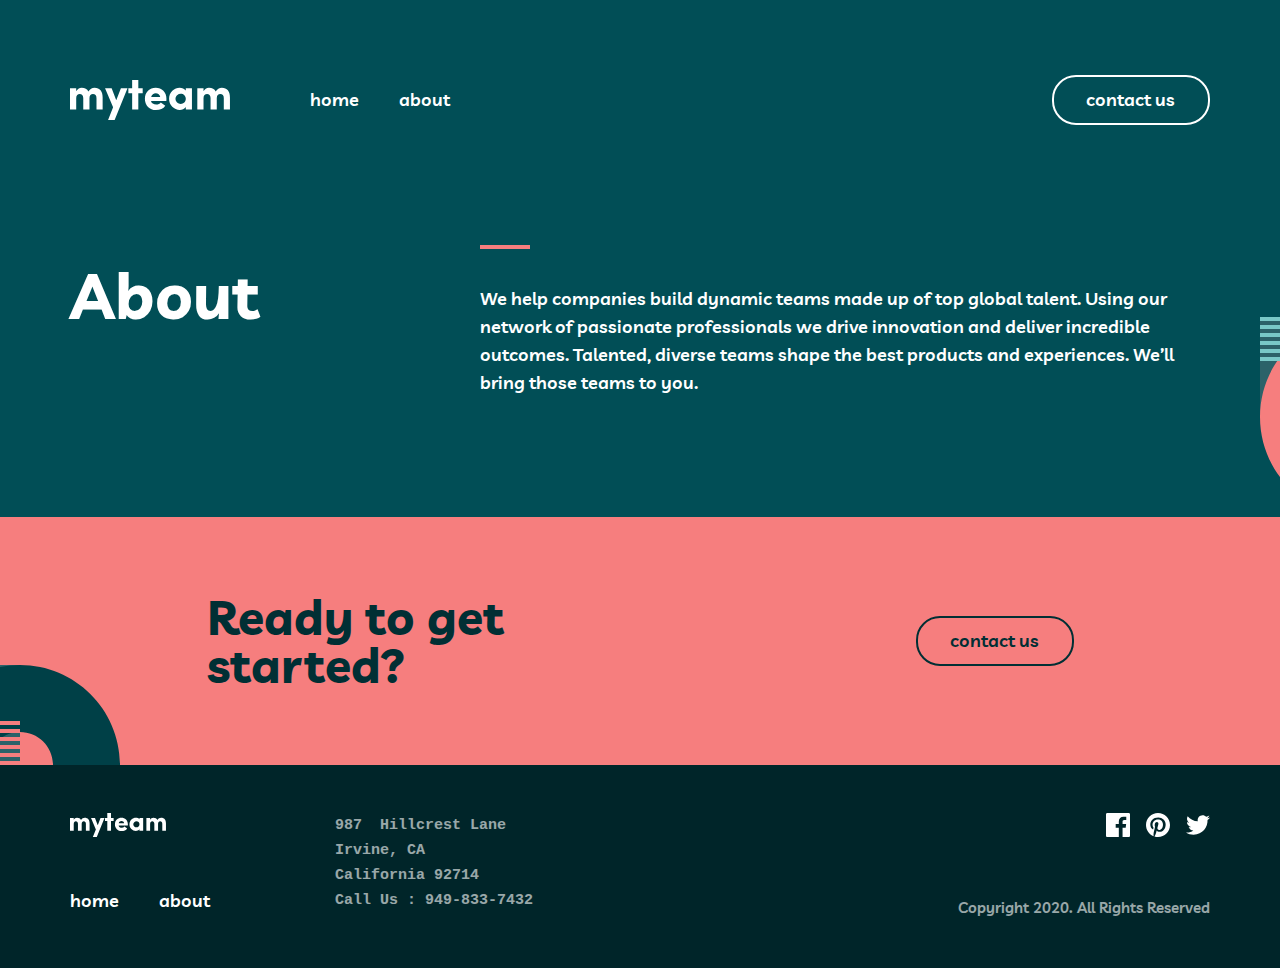
==== about.html @ a91e6fa2 "about hero finished" ====
<!DOCTYPE html>
<html lang="en">

<head>
    <meta charset="UTF-8">
    <meta http-equiv="X-UA-Compatible" content="IE=edge">
    <meta name="viewport" content="width=device-width, initial-scale=1.0">
    <title>About</title>
    <link rel="stylesheet" href="css/main.css">
</head>

<body>
    <header class="site-header">
        <div class="container site-header__container">
            <a class="logo site-header__logo" href="index.html">
                <img class="logo__img" src="images/myteam-logo.svg" alt="logo img" width="160" height="40">
            </a>
            <button class="site-header__menu-toggler"></button>
            <nav class="sitenav site-header__sitenav">
                <ul class="sitenav__list">
                    <li class="sitenav__item"><a class="sitenav__link" href="#">home</a></li>
                    <li class="sitenav__item"><a class="sitenav__link" href="#">about</a></li>
                </ul>
                <a class="sitenav__btn btn" href="#">contact us</a>
            </nav>
        </div>
    </header>
    <main class="site-main">

        <section class="about-hero">
            <div class="container about-hero__container">
                <h1 class="about-hero__title">
                    About
                </h1>
                <p class="about-hero__text">
                    We help companies build dynamic teams made up of top global talent. Using our network
                     of passionate professionals we drive innovation and deliver incredible outcomes. 
                    Talented, diverse teams shape the best products and experiences. We’ll bring those teams to you.
                </p>
            </div>
        </section>
        
        <section class="ready">
            <div class="container ready__container">
                 <h2 class="ready__title">
                    Ready to get started?
                 </h2>
                 <a href="#" class="ready__btn btn">contact us</a>
            </div>
        </section>
    </main>

    <footer class="site-footer">
        <div class="container site-footer__container">
            <div class="site-footer__left">
                <div class="site-footer__left-wrap">
                    <a class="logo site-footer__logo" href="index.html"><img class="logo__img"
                            src="images/logo-img-footer.svg" alt="logo img" width="96" height="24"></a>
                    <div class="site-footer__menu">
                        <a class="site-footer__link" href="#">home</a>
                        <a class="site-footer__link" href="#">about</a>
                    </div>
                </div>
                <address class="site-footer__address" ><pre>987  Hillcrest Lane
Irvine, CA
California 92714
Call Us : 949-833-7432</pre></address>
            </div>
            <div class="site-footer__right">
                <ul class="site-footer__social">
                    <li class="site-footer__social-item">
                        <a class="site-footer__social-link" href="https://www.facebook.com/facebook/">
                            <svg class=".site-footer__social-img" width="24" height="24" viewBox="0 0 24 24" fill="none" xmlns="http://www.w3.org/2000/svg">
                                <path d="M22.675 0H1.325C0.593 0 0 0.593 0 1.325V22.676C0 23.407 0.593 24 1.325 24H12.82V14.706H9.692V11.084H12.82V8.413C12.82 5.313 14.713 3.625 17.479 3.625C18.804 3.625 19.942 3.724 20.274 3.768V7.008L18.356 7.009C16.852 7.009 16.561 7.724 16.561 8.772V11.085H20.148L19.681 14.707H16.561V24H22.677C23.407 24 24 23.407 24 22.675V1.325C24 0.593 23.407 0 22.675 0Z" fill="white"/>
                            </svg>
                        </a>
                    </li>
                    <li class="site-footer__social-item">
                        <a class="site-footer__social-link" href="https://www.pinterest.com/">
                            <svg class=".site-footer__social-img" width="24" height="24" viewBox="0 0 24 24" fill="none" xmlns="http://www.w3.org/2000/svg">
                                <path id="pinterest-icon" d="M12 0C5.373 0 0 5.372 0 12C0 17.084 3.163 21.426 7.627 23.174C7.522 22.225 7.427 20.769 7.669 19.733C7.887 18.796 9.076 13.768 9.076 13.768C9.076 13.768 8.717 13.049 8.717 11.986C8.717 10.318 9.684 9.072 10.888 9.072C11.911 9.072 12.406 9.841 12.406 10.762C12.406 11.791 11.751 13.33 11.412 14.757C11.129 15.951 12.011 16.926 13.189 16.926C15.322 16.926 16.961 14.677 16.961 11.431C16.961 8.558 14.897 6.549 11.949 6.549C8.535 6.549 6.531 9.11 6.531 11.756C6.531 12.787 6.928 13.894 7.424 14.494C7.522 14.613 7.536 14.718 7.507 14.839L7.174 16.199C7.121 16.419 7 16.466 6.772 16.36C5.273 15.662 4.336 13.471 4.336 11.711C4.336 7.926 7.086 4.449 12.265 4.449C16.428 4.449 19.663 7.416 19.663 11.38C19.663 15.516 17.056 18.844 13.436 18.844C12.22 18.844 11.077 18.213 10.686 17.466L9.938 20.319C9.667 21.362 8.936 22.669 8.446 23.465C9.57 23.812 10.763 24 12 24C18.627 24 24 18.627 24 12C24 5.372 18.627 0 12 0Z" fill="white"/>
                            </svg>
                        </a>
                    </li>
                    <li class="site-footer__social-item">
                        <a class="site-footer__social-link" href="https://twitter.com/">
                            <svg class=".site-footer__social-img" width="24" height="20" viewBox="0 0 24 20" fill="none" xmlns="http://www.w3.org/2000/svg">
                                <path id="twitter-icon" d="M24 2.55699C23.117 2.94899 22.168 3.21299 21.172 3.33199C22.189 2.72299 22.97 1.75799 23.337 0.607986C22.386 1.17199 21.332 1.58199 20.21 1.80299C19.313 0.845986 18.032 0.247986 16.616 0.247986C13.437 0.247986 11.101 3.21399 11.819 6.29299C7.728 6.08799 4.1 4.12799 1.671 1.14899C0.381 3.36199 1.002 6.25699 3.194 7.72299C2.388 7.69699 1.628 7.47599 0.965 7.10699C0.911 9.38799 2.546 11.522 4.914 11.997C4.221 12.185 3.462 12.229 2.69 12.081C3.316 14.037 5.134 15.46 7.29 15.5C5.22 17.123 2.612 17.848 0 17.54C2.179 18.937 4.768 19.752 7.548 19.752C16.69 19.752 21.855 12.031 21.543 5.10599C22.505 4.41099 23.34 3.54399 24 2.55699Z" fill="white"/>
                            </svg>
                        </a>
                    </li>
                </ul>
                <p class="site-footer__about">
                    Copyright 2020. All Rights Reserved
                </p>
            </div>
        </div>

    </footer>

    <script src="js/script.js"></script>
</body>

</html>
---- css/main.css ----
/*! normalize.css v8.0.1 | MIT License | github.com/necolas/normalize.css */
html {
  line-height: 1.15;
  -webkit-text-size-adjust: 100%;
}

body {
  margin: 0;
}

main {
  display: block;
}

h1 {
  font-size: 2em;
  margin: .67em 0;
}

hr {
  -webkit-box-sizing: content-box;
          box-sizing: content-box;
  height: 0;
  overflow: visible;
}

pre {
  font-family: monospace,monospace;
  font-size: 1em;
}

a {
  background-color: transparent;
}

abbr[title] {
  border-bottom: none;
  text-decoration: underline;
  -webkit-text-decoration: underline dotted;
          text-decoration: underline dotted;
}

b, strong {
  font-weight: bolder;
}

code, kbd, samp {
  font-family: monospace,monospace;
  font-size: 1em;
}

small {
  font-size: 80%;
}

sub, sup {
  font-size: 75%;
  line-height: 0;
  position: relative;
  vertical-align: baseline;
}

sub {
  bottom: -.25em;
}

sup {
  top: -.5em;
}

img {
  border-style: none;
}

button, input, optgroup, select, textarea {
  font-family: inherit;
  font-size: 100%;
  line-height: 1.15;
  margin: 0;
}

button, input {
  overflow: visible;
}

button, select {
  text-transform: none;
}

[type=button], [type=reset], [type=submit], button {
  -webkit-appearance: button;
}

[type=button]::-moz-focus-inner, [type=reset]::-moz-focus-inner, [type=submit]::-moz-focus-inner, button::-moz-focus-inner {
  border-style: none;
  padding: 0;
}

[type=button]:-moz-focusring, [type=reset]:-moz-focusring, [type=submit]:-moz-focusring, button:-moz-focusring {
  outline: 1px dotted ButtonText;
}

fieldset {
  padding: .35em .75em .625em;
}

legend {
  -webkit-box-sizing: border-box;
          box-sizing: border-box;
  color: inherit;
  display: table;
  max-width: 100%;
  padding: 0;
  white-space: normal;
}

progress {
  vertical-align: baseline;
}

textarea {
  overflow: auto;
}

[type=checkbox], [type=radio] {
  -webkit-box-sizing: border-box;
          box-sizing: border-box;
  padding: 0;
}

[type=number]::-webkit-inner-spin-button, [type=number]::-webkit-outer-spin-button {
  height: auto;
}

[type=search] {
  -webkit-appearance: textfield;
  outline-offset: -2px;
}

[type=search]::-webkit-search-decoration {
  -webkit-appearance: none;
}

::-webkit-file-upload-button {
  -webkit-appearance: button;
  font: inherit;
}

details {
  display: block;
}

summary {
  display: list-item;
}

template {
  display: none;
}

[hidden] {
  display: none;
}

@font-face {
  font-family: "Livvic";
  src: url("../fonts/Livvic-Bold.woff2") format("woff2"), url("../fonts/Livvic-Bold.woff") format("woff");
  font-weight: bold;
  font-style: normal;
  font-display: swap;
}

@font-face {
  font-family: "Livvic";
  src: url("../fonts/Livvic-SemiBold.woff2") format("woff2"), url("../fonts/Livvic-SemiBold.woff") format("woff");
  font-weight: 600;
  font-style: normal;
  font-display: swap;
}

html {
  -webkit-box-sizing: border-box;
          box-sizing: border-box;
  height: 100%;
  scroll-behavior: smooth;
}

*,
*::before,
*::after {
  -webkit-box-sizing: inherit;
          box-sizing: inherit;
}

body {
  margin: 0;
  padding: 0;
  display: -webkit-box;
  display: -ms-flexbox;
  display: flex;
  -webkit-box-orient: vertical;
  -webkit-box-direction: normal;
      -ms-flex-direction: column;
          flex-direction: column;
  height: 100%;
  background-color: #004047;
  font-family: "Livvic", "Arial", sans-serif;
  font-weight: 600;
  font-size: 15px;
  line-height: 25px;
  color: #ffffff;
}

img {
  max-width: 100%;
  height: auto;
}

.visually-hidden {
  clip: rect(0 0 0 0);
  -webkit-clip-path: inset(50%);
          clip-path: inset(50%);
  height: 1px;
  overflow: hidden;
  position: absolute;
  white-space: nowrap;
  width: 1px;
}

.container {
  margin-left: auto;
  margin-right: auto;
  padding-left: 25px;
  padding-right: 25px;
  max-width: 1190px;
}

.btn {
  padding: 9px 33px 9px 32px;
  border-radius: 24px;
  font-weight: 600;
  font-size: 18px;
  line-height: 28px;
}

.logo {
  display: block;
}

.logo__img {
  display: block;
}

.site-header {
  background-color: #014E56;
  z-index: 1;
}

.site-header__container {
  position: relative;
  display: -webkit-box;
  display: -ms-flexbox;
  display: flex;
  -webkit-box-align: center;
      -ms-flex-align: center;
          align-items: center;
  padding-top: 75px;
  padding-bottom: 75px;
}

.site-header__logo {
  margin-right: 80px;
}

.site-header__menu-toggler {
  padding: 5px;
  position: absolute;
  top: 75px;
  right: 25px;
  display: none;
  z-index: 99;
  border: none;
  width: 20px;
  height: 17px;
  background-color: transparent;
  background-image: url(../../images/toggler-img.svg);
  background-position: center center;
  background-repeat: no-repeat;
  background-size: 20px 17px;
}

.site-header__open .site-header__menu-toggler {
  background-image: url(../../images/toggler-img-open.svg);
  background-size: 18px 17px;
  width: 18px;
  height: 17px;
}

.site-header__sitenav {
  -webkit-box-flex: 1;
      -ms-flex-positive: 1;
          flex-grow: 1;
}

@media only screen and (max-width: 700px) {
  .site-header__container {
    padding-top: 65px;
    padding-bottom: 65px;
  }
}

@media only screen and (max-width: 500px) {
  .site-header {
    position: fixed;
    width: 100%;
    top: 0;
  }
  .site-header__open .site-header__sitenav {
    display: -webkit-box;
    display: -ms-flexbox;
    display: flex;
  }
  .site-header__menu-toggler {
    display: block;
    top: 70px;
  }
  .site-header__container {
    padding-top: 60px;
    padding-bottom: 60px;
  }
}

@media only screen and (max-width: 375px) {
  .site-header__container {
    padding-top: 48px;
    padding-bottom: 48px;
  }
  .site-header__menu-toggler {
    display: block;
    top: 60px;
  }
}

.sitenav {
  display: -webkit-box;
  display: -ms-flexbox;
  display: flex;
  -webkit-box-align: center;
      -ms-flex-align: center;
          align-items: center;
  -webkit-box-pack: justify;
      -ms-flex-pack: justify;
          justify-content: space-between;
}

.sitenav__list {
  display: -webkit-box;
  display: -ms-flexbox;
  display: flex;
  margin: 0;
  padding: 0;
  list-style-type: none;
  -webkit-box-align: center;
      -ms-flex-align: center;
          align-items: center;
}

.sitenav__item:first-of-type {
  margin-right: 40px;
}

.sitenav__link {
  text-decoration: none;
  color: inherit;
  font-weight: 600;
  font-size: 18px;
  line-height: 28px;
}

.sitenav__btn {
  text-decoration: none;
  color: inherit;
  background-color: transparent;
  border: 2px solid #ffffff;
}

.sitenav__btn:hover {
  background-color: #ffffff;
  color: #002529;
}

@media only screen and (max-width: 700px) {
  .sitenav__list {
    margin-left: auto;
  }
  .sitenav__btn {
    display: none;
  }
}

@media only screen and (max-width: 500px) {
  .sitenav {
    display: none;
    position: absolute;
    top: 0;
    right: 0;
    background-color: #2C6269;
    -webkit-box-align: start;
        -ms-flex-align: start;
            align-items: flex-start;
    width: 65%;
    -webkit-box-orient: vertical;
    -webkit-box-direction: normal;
        -ms-flex-direction: column;
            flex-direction: column;
    -webkit-box-pack: start;
        -ms-flex-pack: start;
            justify-content: flex-start;
    height: 100vh;
    padding-top: 112px;
    padding-left: 48px;
    padding-right: 48px;
    background-image: url(../../images/about-right-bg.svg);
    background-position: calc(100% + 100px) bottom;
    background-repeat: no-repeat;
    background-size: 200px 200px;
  }
  .sitenav__list {
    -webkit-box-orient: vertical;
    -webkit-box-direction: normal;
        -ms-flex-direction: column;
            flex-direction: column;
    -webkit-box-align: start;
        -ms-flex-align: start;
            align-items: flex-start;
    margin-bottom: 36px;
    margin-left: 0;
  }
  .sitenav__item, .sitenav__item:first-of-type {
    margin-right: auto;
  }
  .sitenav__item:first-of-type {
    margin-bottom: 24px;
  }
  .sitenav__btn {
    display: block;
  }
}

@media only screen and (max-width: 400px) {
  .sitenav {
    width: 260px;
  }
}

.site-main {
  -webkit-box-flex: 1;
      -ms-flex-positive: 1;
          flex-grow: 1;
}

@media only screen and (max-width: 500px) {
  .site-main {
    position: relative;
    top: 160px;
  }
}

@media only screen and (max-width: 375px) {
  .site-main {
    top: 136px;
  }
}

.main-hero {
  background-color: #014E56;
  background-image: url(../../images/site-hero-bg-left.svg), url(../../images/main-hero__bg-img.svg);
  background-position: calc(50% - 720px) 55px, calc(50% + 375px) calc(100% + 100px);
  background-repeat: no-repeat;
  background-size: 200px 200px, 358px 200px;
}

.main-hero__container {
  padding-top: 55px;
  padding-bottom: 255px;
  display: -webkit-box;
  display: -ms-flexbox;
  display: flex;
}

.main-hero__title {
  margin: 0;
  padding: 0;
  font-weight: bold;
  font-size: 100px;
  line-height: 100px;
  color: #ffffff;
  max-width: 635px;
  margin-right: auto;
}

.main-hero__title span {
  color: #F67E7E;
}

.main-hero__about {
  margin: 0;
  padding: 0;
  padding-top: 83px;
  width: 445px;
  background-image: url(../../images/main-hero___about-bg-img.svg);
  background-repeat: no-repeat;
  background-position: left top;
  background-size: 50px 4px;
  font-weight: 600;
  font-size: 18px;
  line-height: 28px;
}

@media only screen and (max-width: 900px) {
  .main-hero {
    background-image: url(../../images/site-hero-bg-left.svg), url(../../images/main-hero__bg-img.svg);
    background-position: calc(50% - 720px) 55px, calc(50%) calc(100% + 100px);
    background-repeat: no-repeat;
    background-size: 200px 200px, 358px 200px;
  }
  .main-hero__container {
    -webkit-box-align: center;
        -ms-flex-align: center;
            align-items: center;
    display: -webkit-box;
    display: -ms-flexbox;
    display: flex;
    -webkit-box-orient: vertical;
    -webkit-box-direction: normal;
        -ms-flex-direction: column;
            flex-direction: column;
  }
  .main-hero__title {
    width: 100%;
    margin-left: auto;
    margin-right: auto;
    margin-bottom: 32px;
    font-size: 86px;
    line-height: 80px;
    text-align: center;
  }
  .main-hero__about {
    max-width: 457px;
    text-align: center;
    background-image: none;
    font-size: 15px;
    margin-bottom: 24px;
  }
}

@media only screen and (max-width: 768px) {
  .main-hero__title {
    font-size: 64px;
    line-height: 56px;
  }
  .main-hero__about {
    width: auto;
  }
}

@media only screen and (max-width: 375px) {
  .main-hero__container {
    padding-top: 30px;
    padding-bottom: 200px;
  }
  .main-hero__title {
    font-size: 40px;
    line-height: 40px;
    margin-bottom: 18px;
  }
  .main-hero__about {
    width: auto;
  }
}

.build {
  background-color: #012F34;
  background-image: url(../../images/build-bg.svg);
  background-position: calc(50% + 720px) calc(100%);
  background-repeat: no-repeat;
  background-size: 200px 244px;
}

.build__container {
  padding-top: 140px;
  padding-bottom: 140px;
  display: -webkit-box;
  display: -ms-flexbox;
  display: flex;
}

.build__title {
  margin: 0;
  padding: 0;
  padding-top: 54px;
  max-width: 445px;
  background-image: url(../../images/build-bg-img.svg);
  background-repeat: no-repeat;
  background-position: left top;
  background-size: 50px 4px;
  font-weight: bold;
  font-size: 48px;
  line-height: 48px;
  margin-right: auto;
}

.build__list {
  margin: 0;
  padding: 0;
  list-style-type: none;
  padding-top: 58px;
  max-width: 540px;
  margin-left: 30px;
}

.build__item {
  display: -webkit-box;
  display: -ms-flexbox;
  display: flex;
  -webkit-box-align: start;
      -ms-flex-align: start;
          align-items: flex-start;
}

.build__item:not(:last-of-type) {
  margin-bottom: 32px;
}

.build__img {
  display: block;
  margin-right: 23px;
}

.build__heading {
  margin: 0;
  padding: 0;
  font-weight: bold;
  font-size: 18px;
  line-height: 28px;
  color: #F67E7E;
  margin-bottom: 16px;
}

.build__text {
  margin: 0;
  padding: 0;
  opacity: 0.8;
}

@media only screen and (max-width: 1260px) {
  .build {
    background-position: calc(100%) calc(70%);
  }
}

@media only screen and (max-width: 900px) {
  .build {
    background-position: calc(100%) calc(50%);
  }
  .build__container {
    -webkit-box-orient: vertical;
    -webkit-box-direction: normal;
        -ms-flex-direction: column;
            flex-direction: column;
    padding-top: 100px;
    padding-bottom: 100px;
  }
  .build__title {
    margin-bottom: 86px;
    padding-top: 32px;
    font-size: 40px;
    line-height: 40px;
  }
  .build__list {
    max-width: 573px;
    padding-top: 0;
    margin-left: 0;
  }
}

@media only screen and (max-width: 768px) {
  .build {
    background-position: calc(100%) calc(30%);
  }
  .build__title {
    margin-bottom: 64px;
    padding-top: 32px;
    font-size: 32px;
    line-height: 32px;
  }
}

@media only screen and (max-width: 375px) {
  .build {
    background-position: calc(100%) 0;
  }
  .build__container {
    padding-bottom: 64px;
  }
  .build__title {
    margin-bottom: 56px;
    max-width: 240px;
  }
  .build__item {
    -webkit-box-orient: vertical;
    -webkit-box-direction: normal;
        -ms-flex-direction: column;
            flex-direction: column;
    -webkit-box-align: center;
        -ms-flex-align: center;
            align-items: center;
  }
  .build__item:not(:last-of-type) {
    margin-bottom: 48px;
  }
  .build__img {
    margin-right: 0;
    margin-bottom: 16px;
  }
  .build__heading {
    margin-bottom: 8px;
    text-align: center;
  }
  .build__text {
    text-align: center;
  }
}

.our {
  background-color: transparent;
  background-image: url(../../images/our-bg-top.svg), url(../../images/our-bg-bottom.svg);
  background-position: calc(50% - 650px) top, calc(50% + 620px) calc(100% + 100px);
  background-repeat: no-repeat;
  background-size: 147px 100px, 200px 200px;
}

.our__container {
  padding-top: 140px;
  padding-bottom: 140px;
}

.our__title {
  margin: 0;
  padding: 0;
  font-weight: bold;
  font-size: 48px;
  line-height: 48px;
  margin-bottom: 56px;
  max-width: 932px;
  margin-left: auto;
  margin-right: auto;
  text-align: center;
}

.our__title span {
  color: #79C8C7;
}

.our__list {
  margin: 0;
  padding: 0;
  list-style-type: none;
  display: -webkit-box;
  display: -ms-flexbox;
  display: flex;
  -webkit-box-align: stretch;
      -ms-flex-align: stretch;
          align-items: stretch;
}

.our__item {
  background-image: url(../../images/double-quotes.png);
  background-repeat: no-repeat;
  background-position: center top;
  background-size: 67px 56px;
  padding-top: 36px;
  padding-bottom: 11px;
  width: 350px;
  display: -webkit-box;
  display: -ms-flexbox;
  display: flex;
  -webkit-box-pack: justify;
      -ms-flex-pack: justify;
          justify-content: space-between;
  -webkit-box-orient: vertical;
  -webkit-box-direction: normal;
      -ms-flex-direction: column;
          flex-direction: column;
}

.our__item:not(:last-of-type) {
  margin-right: 30px;
}

.our__about {
  text-align: center;
  margin: 0;
  padding: 0;
  margin-bottom: 24px;
}

.our__heading {
  margin: 0;
  padding: 0;
  font-weight: bold;
  font-size: 18px;
  line-height: 28px;
  color: #79C8C7;
  margin-bottom: 2px;
  text-align: center;
}

.our__position {
  display: block;
  text-align: center;
  font-weight: 500;
  font-size: 13px;
  line-height: 18px;
  margin-bottom: 32px;
}

.our__img {
  margin-left: auto;
  margin-right: auto;
  display: block;
}

@media only screen and (max-width: 1260px) {
  .our {
    background-position: left top, right calc(100% + 100px);
  }
}

@media only screen and (max-width: 768px) {
  .our__container {
    padding-top: 100px;
    padding-bottom: 100px;
  }
  .our__title {
    margin-bottom: 48px;
    font-weight: bold;
    font-size: 32px;
    line-height: 32px;
  }
  .our__list {
    -webkit-box-orient: vertical;
    -webkit-box-direction: normal;
        -ms-flex-direction: column;
            flex-direction: column;
    -webkit-box-align: center;
        -ms-flex-align: center;
            align-items: center;
  }
  .our__item {
    width: 100%;
  }
  .our__item:not(:last-of-type) {
    margin-right: 0;
    margin-bottom: 48px;
  }
  .our__about {
    margin-bottom: 16px;
  }
  .our__position {
    margin-bottom: 16px;
  }
}

@media only screen and (max-width: 375px) {
  .our__container {
    padding-top: 140px;
    padding-bottom: 164px;
  }
}

.ready {
  background-color: #F67E7E;
  background-image: url(../../images/ready-bg-img.svg);
  background-position: calc(50% - 620px) calc(100% + 100px);
  background-repeat: no-repeat;
  background-size: 200px 244px;
}

.ready__container {
  max-width: 917px;
  padding-top: 76px;
  padding-bottom: 76px;
  display: -webkit-box;
  display: -ms-flexbox;
  display: flex;
  -webkit-box-align: center;
      -ms-flex-align: center;
          align-items: center;
}

.ready__title {
  max-width: 504px;
  margin: 0;
  padding: 0;
  font-weight: bold;
  font-size: 48px;
  line-height: 48px;
  color: #012F34;
  margin-right: auto;
}

.ready__btn {
  border: 2px solid #012F34;
  font-weight: 600;
  font-size: 18px;
  line-height: 28px;
  color: #012F34;
  text-decoration: none;
}

.ready__btn:hover {
  background-color: #012F34;
  color: #ffffff;
}

@media only screen and (max-width: 1260px) {
  .ready {
    background-position: 0 calc(100% + 100px);
  }
}

@media only screen and (max-width: 768px) {
  .ready {
    background-position: 0 calc(100% + 124px);
  }
  .ready__title {
    font-size: 32px;
    line-height: 32px;
    max-width: 336px;
  }
}

@media only screen and (max-width: 550px) {
  .ready__container {
    -webkit-box-orient: vertical;
    -webkit-box-direction: normal;
        -ms-flex-direction: column;
            flex-direction: column;
  }
  .ready__title {
    margin-right: auto;
    margin-left: auto;
    width: 100%;
    margin-bottom: 24px;
  }
}

.about-hero {
  background-color: #014E56;
  background-image: url(../../images/about-hero-bg.svg);
  background-repeat: no-repeat;
  background-size: 200px 200px;
  background-position: calc(50% + 720px) calc(100%);
}

.about-hero__container {
  padding-top: 45px;
  padding-bottom: 120px;
  display: -webkit-box;
  display: -ms-flexbox;
  display: flex;
}

.about-hero__title {
  margin: 0;
  padding: 0;
  font-weight: bold;
  font-size: 64px;
  line-height: 100px;
  margin-right: auto;
}

.about-hero__text {
  margin: 0;
  padding: 0;
  padding-top: 40px;
  background-image: url(../../images/build-bg-img.svg);
  background-repeat: no-repeat;
  background-position: left top;
  background-size: 50px 4px;
  max-width: 730px;
  font-weight: 600;
  font-size: 18px;
  line-height: 28px;
  margin-left: 30px;
}

@media only screen and (max-width: 1260px) {
  .about-hero {
    background-position: calc(100% + 100px) 100%;
  }
}

@media only screen and (max-width: 768px) {
  .about-hero__container {
    padding-top: 48px;
    padding-bottom: 112px;
    -webkit-box-orient: vertical;
    -webkit-box-direction: normal;
        -ms-flex-direction: column;
            flex-direction: column;
    -webkit-box-align: center;
        -ms-flex-align: center;
            align-items: center;
  }
  .about-hero__title {
    margin-right: 0;
    text-align: center;
    margin-bottom: 24px;
    font-size: 64px;
    line-height: 56px;
  }
  .about-hero__text {
    background-image: none;
    padding-top: 0;
    max-width: 457px;
    margin-left: 0;
    text-align: center;
    font-size: 15px;
  }
}

@media only screen and (max-width: 375px) {
  .about-hero__container {
    padding-top: 32px;
    padding-bottom: 108px;
  }
  .about-hero__title {
    margin-bottom: 16px;
    font-size: 40px;
    line-height: 40px;
  }
}

.site-footer {
  background-color: #002529;
}

.site-footer__container {
  padding-top: 48px;
  padding-bottom: 48px;
  display: -webkit-box;
  display: -ms-flexbox;
  display: flex;
  -webkit-box-pack: justify;
      -ms-flex-pack: justify;
          justify-content: space-between;
  -webkit-box-align: stretch;
      -ms-flex-align: stretch;
          align-items: stretch;
}

.site-footer__left {
  display: -webkit-box;
  display: -ms-flexbox;
  display: flex;
  -webkit-box-align: stretch;
      -ms-flex-align: stretch;
          align-items: stretch;
  margin-right: auto;
}

.site-footer__left-wrap {
  margin-right: 125px;
}

.site-footer__logo {
  display: block;
  margin-bottom: 50px;
}

.site-footer__menu {
  display: -webkit-box;
  display: -ms-flexbox;
  display: flex;
  -webkit-box-align: center;
      -ms-flex-align: center;
          align-items: center;
}

.site-footer__link {
  margin: 0;
  padding: 0;
  text-decoration: none;
  color: inherit;
  font-weight: 600;
  font-size: 18px;
  line-height: 28px;
}

.site-footer__link:hover {
  color: #F67E7E;
}

.site-footer__link:first-of-type {
  margin-right: 40px;
}

.site-footer__address {
  display: block;
  margin: 0;
  padding: 0;
  font-style: normal;
  opacity: 0.6;
}

.site-footer__address pre {
  margin: 0;
  padding: 0;
}

.site-footer__right {
  display: -webkit-box;
  display: -ms-flexbox;
  display: flex;
  -webkit-box-align: end;
      -ms-flex-align: end;
          align-items: flex-end;
  -webkit-box-orient: vertical;
  -webkit-box-direction: normal;
      -ms-flex-direction: column;
          flex-direction: column;
}

.site-footer__social {
  margin: 0;
  padding: 0;
  list-style-type: none;
  display: -webkit-box;
  display: -ms-flexbox;
  display: flex;
  -webkit-box-align: center;
      -ms-flex-align: center;
          align-items: center;
  margin-bottom: 51px;
}

.site-footer__social-item:not(:last-of-type) {
  margin-right: 16px;
}

.site-footer__social-link {
  display: block;
}

.site-footer__social-img {
  display: block;
}

.site-footer__social-link:hover svg path {
  fill: #F67E7E;
}

.site-footer__about {
  margin: 0;
  padding: 0;
  opacity: 0.6;
}

@media only screen and (max-width: 800px) {
  .site-footer__container {
    -webkit-box-orient: vertical;
    -webkit-box-direction: normal;
        -ms-flex-direction: column;
            flex-direction: column;
    padding-top: 56px;
    padding-bottom: 56px;
  }
  .site-footer__left {
    width: 100%;
    -webkit-box-pack: justify;
        -ms-flex-pack: justify;
            justify-content: space-between;
    margin-bottom: 32px;
  }
  .site-footer__left-wrap {
    margin-right: auto;
  }
  .site-footer__logo {
    margin-bottom: 50px;
  }
  .site-footer__address {
    text-align: end;
  }
  .site-footer__right {
    -webkit-box-orient: horizontal;
    -webkit-box-direction: normal;
        -ms-flex-direction: row;
            flex-direction: row;
    -webkit-box-pack: justify;
        -ms-flex-pack: justify;
            justify-content: space-between;
  }
  .site-footer__social {
    margin-bottom: 0;
  }
}

@media only screen and (max-width: 500px) {
  .site-footer {
    position: relative;
    top: 160px;
  }
  .site-footer__container {
    padding-top: 64px;
    padding-bottom: 64px;
  }
  .site-footer__left {
    -webkit-box-orient: vertical;
    -webkit-box-direction: normal;
        -ms-flex-direction: column;
            flex-direction: column;
    -webkit-box-align: center;
        -ms-flex-align: center;
            align-items: center;
    margin-bottom: 40px;
  }
  .site-footer__left-wrap {
    width: 100%;
    margin-right: 0;
    margin-bottom: 24px;
  }
  .site-footer__logo {
    margin-bottom: 24px;
    margin-left: auto;
    margin-right: auto;
  }
  .site-footer__logo img {
    margin-left: auto;
    margin-right: auto;
  }
  .site-footer__menu {
    width: 150px;
    margin-left: auto;
    margin-right: auto;
  }
  .site-footer__address {
    text-align: center;
  }
  .site-footer__right {
    -webkit-box-orient: vertical;
    -webkit-box-direction: normal;
        -ms-flex-direction: column;
            flex-direction: column;
    -webkit-box-align: center;
        -ms-flex-align: center;
            align-items: center;
  }
  .site-footer__social {
    margin-bottom: 16px;
  }
}

@media only screen and (max-width: 375px) {
  .site-footer {
    top: 136px;
  }
}
/*# sourceMappingURL=main.css.map */
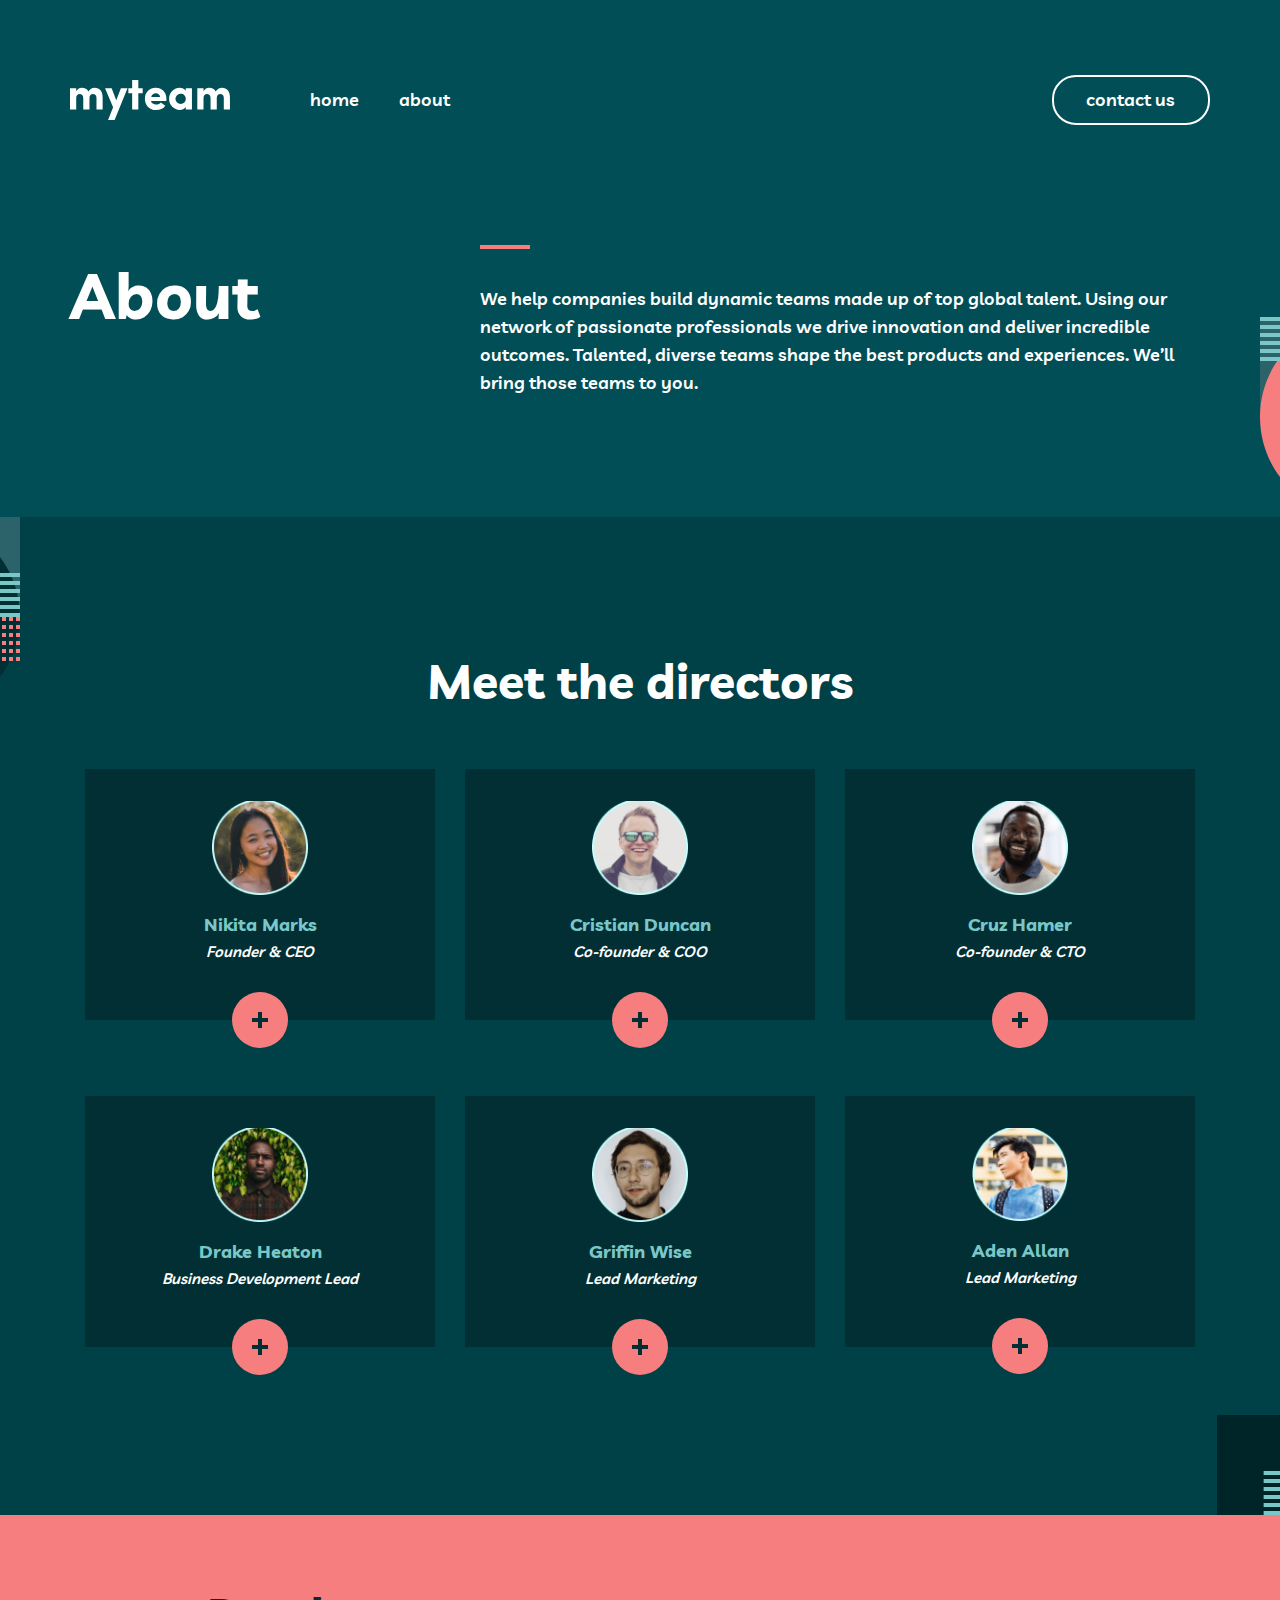
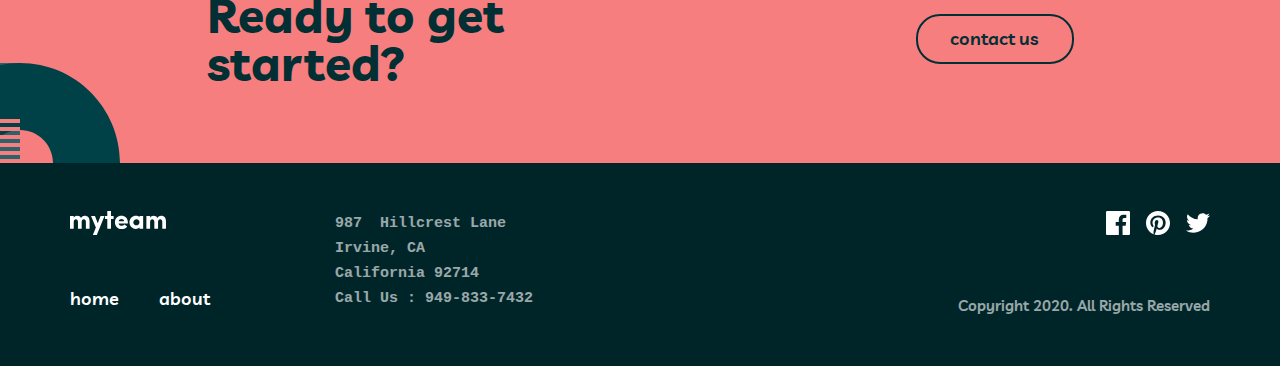
==== commit 376304a7: "meet section finished" ====
--- a/about.html
+++ b/about.html
@@ -39,6 +39,183 @@
                 </p>
             </div>
         </section>
+        <section class="meet">
+            <div class="container meet__container">
+                <h2 class="meet__title">
+                    Meet the directors
+                </h2>
+                <ul class="meet__list ">
+                    <li class="meet__item" id="toggler1">
+                        <div class="meet__wrap">
+                            <img src="images/nikita-marks.png" alt="meet person img" class="meet__img" width="96" height="96">
+                            <h3 class="meet__person">Nikita Marks</h3>
+                            <span class="meet__position">Founder & CEO</span>
+                        </div>
+                        <div class="meet__wrap-close">
+                            <h3 class="meet__person">Nikita Marks</h3>
+                            <p class="meet__text">“Empowered teams create truly amazing products. Set the north star and
+                                 let them follow it.”
+                            </p>
+                            <div class="meet__social">
+                                <a href="#" class="meet__social-link">
+                                    <svg width="24" height="20" viewBox="0 0 24 20" fill="none" xmlns="http://www.w3.org/2000/svg">
+                                        <path id="twitter-icon" d="M24 2.55699C23.117 2.94899 22.168 3.21299 21.172 3.33199C22.189 2.72299 22.97 1.75799 23.337 0.607986C22.386 1.17199 21.332 1.58199 20.21 1.80299C19.313 0.845986 18.032 0.247986 16.616 0.247986C13.437 0.247986 11.101 3.21399 11.819 6.29299C7.728 6.08799 4.1 4.12799 1.671 1.14899C0.381 3.36199 1.002 6.25699 3.194 7.72299C2.388 7.69699 1.628 7.47599 0.965 7.10699C0.911 9.38799 2.546 11.522 4.914 11.997C4.221 12.185 3.462 12.229 2.69 12.081C3.316 14.037 5.134 15.46 7.29 15.5C5.22 17.123 2.612 17.848 0 17.54C2.179 18.937 4.768 19.752 7.548 19.752C16.69 19.752 21.855 12.031 21.543 5.10599C22.505 4.41099 23.34 3.54399 24 2.55699Z" fill="white"/>
+                                    </svg>
+                                </a>
+                                <a href="#" class="meet__social-link">
+                                    <svg width="20" height="20" viewBox="0 0 20 20" fill="none" xmlns="http://www.w3.org/2000/svg">
+                                        <g id="linked-in-icon">
+                                            <path id="Shape" fill-rule="evenodd" clip-rule="evenodd" d="M2 0H18C19.1 0 20 0.9 20 2V18C20 19.1 19.1 20 18 20H2C0.9 20 0 19.1 0 18V2C0 0.9 0.9 0 2 0ZM6 17V8H3V17H6ZM4.5 6.3C3.5 6.3 2.7 5.5 2.7 4.5C2.7 3.5 3.5 2.7 4.5 2.7C5.5 2.7 6.3 3.5 6.3 4.5C6.3 5.5 5.5 6.3 4.5 6.3ZM14 17H17V11.3C17 9.4 15.4 7.8 13.5 7.8C12.6 7.8 11.5 8.4 11 9.2V8H8V17H11V11.7C11 10.9 11.7 10.2 12.5 10.2C13.3 10.2 14 10.9 14 11.7V17Z" fill="white"/>
+                                        </g>
+                                    </svg>
+                                </a>
+                            </div>
+                        </div>
+                        <button class="meet__btn"></button>
+                    </li>
+                    <li class="meet__item" id="toggler2">
+                        <div class="meet__wrap">
+                            <img src="images/cristian-duncan.png" alt="meet person img" class="meet__img" width="96" height="96">
+                            <h3 class="meet__person">Cristian Duncan</h3>
+                            <span class="meet__position">Co-founder & COO</span>
+                        </div>
+                        <div class="meet__wrap-close">
+                            <h3 class="meet__person">Cristian Duncan</h3>
+                            <p class="meet__text">“Empowered teams create truly amazing products. Set the north star and
+                                 let them follow it.”
+                            </p>
+                            <div class="meet__social">
+                                <a href="#" class="meet__social-link">
+                                    <svg width="24" height="20" viewBox="0 0 24 20" fill="none" xmlns="http://www.w3.org/2000/svg">
+                                        <path id="twitter-icon" d="M24 2.55699C23.117 2.94899 22.168 3.21299 21.172 3.33199C22.189 2.72299 22.97 1.75799 23.337 0.607986C22.386 1.17199 21.332 1.58199 20.21 1.80299C19.313 0.845986 18.032 0.247986 16.616 0.247986C13.437 0.247986 11.101 3.21399 11.819 6.29299C7.728 6.08799 4.1 4.12799 1.671 1.14899C0.381 3.36199 1.002 6.25699 3.194 7.72299C2.388 7.69699 1.628 7.47599 0.965 7.10699C0.911 9.38799 2.546 11.522 4.914 11.997C4.221 12.185 3.462 12.229 2.69 12.081C3.316 14.037 5.134 15.46 7.29 15.5C5.22 17.123 2.612 17.848 0 17.54C2.179 18.937 4.768 19.752 7.548 19.752C16.69 19.752 21.855 12.031 21.543 5.10599C22.505 4.41099 23.34 3.54399 24 2.55699Z" fill="white"/>
+                                    </svg>
+                                </a>
+                                <a href="#" class="meet__social-link">
+                                    <svg width="20" height="20" viewBox="0 0 20 20" fill="none" xmlns="http://www.w3.org/2000/svg">
+                                        <g id="linked-in-icon">
+                                            <path id="Shape" fill-rule="evenodd" clip-rule="evenodd" d="M2 0H18C19.1 0 20 0.9 20 2V18C20 19.1 19.1 20 18 20H2C0.9 20 0 19.1 0 18V2C0 0.9 0.9 0 2 0ZM6 17V8H3V17H6ZM4.5 6.3C3.5 6.3 2.7 5.5 2.7 4.5C2.7 3.5 3.5 2.7 4.5 2.7C5.5 2.7 6.3 3.5 6.3 4.5C6.3 5.5 5.5 6.3 4.5 6.3ZM14 17H17V11.3C17 9.4 15.4 7.8 13.5 7.8C12.6 7.8 11.5 8.4 11 9.2V8H8V17H11V11.7C11 10.9 11.7 10.2 12.5 10.2C13.3 10.2 14 10.9 14 11.7V17Z" fill="white"/>
+                                        </g>
+                                    </svg>
+                                </a>
+                            </div>
+                        </div>
+                        <button class="meet__btn"></button>
+                    </li>
+                    <li class="meet__item" id="toggler3">
+                        <div class="meet__wrap">
+                            <img src="images/cruz-hamer.png" alt="meet person img" class="meet__img" width="96" height="96">
+                            <h3 class="meet__person">Cruz Hamer</h3>
+                            <span class="meet__position">Co-founder & CTO</span>
+                        </div>
+                        <div class="meet__wrap-close">
+                            <h3 class="meet__person">Cruz Hamer</h3>
+                            <p class="meet__text">“Empowered teams create truly amazing products. Set the north star and
+                                 let them follow it.”
+                            </p>
+                            <div class="meet__social">
+                                <a href="#" class="meet__social-link">
+                                    <svg width="24" height="20" viewBox="0 0 24 20" fill="none" xmlns="http://www.w3.org/2000/svg">
+                                        <path id="twitter-icon" d="M24 2.55699C23.117 2.94899 22.168 3.21299 21.172 3.33199C22.189 2.72299 22.97 1.75799 23.337 0.607986C22.386 1.17199 21.332 1.58199 20.21 1.80299C19.313 0.845986 18.032 0.247986 16.616 0.247986C13.437 0.247986 11.101 3.21399 11.819 6.29299C7.728 6.08799 4.1 4.12799 1.671 1.14899C0.381 3.36199 1.002 6.25699 3.194 7.72299C2.388 7.69699 1.628 7.47599 0.965 7.10699C0.911 9.38799 2.546 11.522 4.914 11.997C4.221 12.185 3.462 12.229 2.69 12.081C3.316 14.037 5.134 15.46 7.29 15.5C5.22 17.123 2.612 17.848 0 17.54C2.179 18.937 4.768 19.752 7.548 19.752C16.69 19.752 21.855 12.031 21.543 5.10599C22.505 4.41099 23.34 3.54399 24 2.55699Z" fill="white"/>
+                                    </svg>
+                                </a>
+                                <a href="#" class="meet__social-link">
+                                    <svg width="20" height="20" viewBox="0 0 20 20" fill="none" xmlns="http://www.w3.org/2000/svg">
+                                        <g id="linked-in-icon">
+                                            <path id="Shape" fill-rule="evenodd" clip-rule="evenodd" d="M2 0H18C19.1 0 20 0.9 20 2V18C20 19.1 19.1 20 18 20H2C0.9 20 0 19.1 0 18V2C0 0.9 0.9 0 2 0ZM6 17V8H3V17H6ZM4.5 6.3C3.5 6.3 2.7 5.5 2.7 4.5C2.7 3.5 3.5 2.7 4.5 2.7C5.5 2.7 6.3 3.5 6.3 4.5C6.3 5.5 5.5 6.3 4.5 6.3ZM14 17H17V11.3C17 9.4 15.4 7.8 13.5 7.8C12.6 7.8 11.5 8.4 11 9.2V8H8V17H11V11.7C11 10.9 11.7 10.2 12.5 10.2C13.3 10.2 14 10.9 14 11.7V17Z" fill="white"/>
+                                        </g>
+                                    </svg>
+                                </a>
+                            </div>
+                        </div>
+                        <button class="meet__btn"></button>
+                    </li>
+                    <li class="meet__item" id="toggler4">
+                        <div class="meet__wrap">
+                            <img src="images/drake-heaton.png" alt="meet person img" class="meet__img" width="96" height="96">
+                            <h3 class="meet__person">Drake Heaton</h3>
+                            <span class="meet__position">Business Development Lead</span>
+                        </div>
+                        <div class="meet__wrap-close">
+                            <h3 class="meet__person">Drake Heaton</h3>
+                            <p class="meet__text">“Empowered teams create truly amazing products. Set the north star and
+                                 let them follow it.”
+                            </p>
+                            <div class="meet__social">
+                                <a href="#" class="meet__social-link">
+                                    <svg width="24" height="20" viewBox="0 0 24 20" fill="none" xmlns="http://www.w3.org/2000/svg">
+                                        <path id="twitter-icon" d="M24 2.55699C23.117 2.94899 22.168 3.21299 21.172 3.33199C22.189 2.72299 22.97 1.75799 23.337 0.607986C22.386 1.17199 21.332 1.58199 20.21 1.80299C19.313 0.845986 18.032 0.247986 16.616 0.247986C13.437 0.247986 11.101 3.21399 11.819 6.29299C7.728 6.08799 4.1 4.12799 1.671 1.14899C0.381 3.36199 1.002 6.25699 3.194 7.72299C2.388 7.69699 1.628 7.47599 0.965 7.10699C0.911 9.38799 2.546 11.522 4.914 11.997C4.221 12.185 3.462 12.229 2.69 12.081C3.316 14.037 5.134 15.46 7.29 15.5C5.22 17.123 2.612 17.848 0 17.54C2.179 18.937 4.768 19.752 7.548 19.752C16.69 19.752 21.855 12.031 21.543 5.10599C22.505 4.41099 23.34 3.54399 24 2.55699Z" fill="white"/>
+                                    </svg>
+                                </a>
+                                <a href="#" class="meet__social-link">
+                                    <svg width="20" height="20" viewBox="0 0 20 20" fill="none" xmlns="http://www.w3.org/2000/svg">
+                                        <g id="linked-in-icon">
+                                            <path id="Shape" fill-rule="evenodd" clip-rule="evenodd" d="M2 0H18C19.1 0 20 0.9 20 2V18C20 19.1 19.1 20 18 20H2C0.9 20 0 19.1 0 18V2C0 0.9 0.9 0 2 0ZM6 17V8H3V17H6ZM4.5 6.3C3.5 6.3 2.7 5.5 2.7 4.5C2.7 3.5 3.5 2.7 4.5 2.7C5.5 2.7 6.3 3.5 6.3 4.5C6.3 5.5 5.5 6.3 4.5 6.3ZM14 17H17V11.3C17 9.4 15.4 7.8 13.5 7.8C12.6 7.8 11.5 8.4 11 9.2V8H8V17H11V11.7C11 10.9 11.7 10.2 12.5 10.2C13.3 10.2 14 10.9 14 11.7V17Z" fill="white"/>
+                                        </g>
+                                    </svg>
+                                </a>
+                            </div>
+                        </div>
+                        <button class="meet__btn"></button>
+                    </li>
+                    <li class="meet__item" id="toggler5">
+                        <div class="meet__wrap">
+                            <img src="images/griffin-wise.png" alt="meet person img" class="meet__img" width="96" height="96">
+                            <h3 class="meet__person">Griffin Wise</h3>
+                            <span class="meet__position">Lead Marketing</span>
+                        </div>
+                        <div class="meet__wrap-close">
+                            <h3 class="meet__person">Griffin Wise</h3>
+                            <p class="meet__text">“Empowered teams create truly amazing products. Set the north star and
+                                 let them follow it.”
+                            </p>
+                            <div class="meet__social">
+                                <a href="#" class="meet__social-link">
+                                    <svg width="24" height="20" viewBox="0 0 24 20" fill="none" xmlns="http://www.w3.org/2000/svg">
+                                        <path id="twitter-icon" d="M24 2.55699C23.117 2.94899 22.168 3.21299 21.172 3.33199C22.189 2.72299 22.97 1.75799 23.337 0.607986C22.386 1.17199 21.332 1.58199 20.21 1.80299C19.313 0.845986 18.032 0.247986 16.616 0.247986C13.437 0.247986 11.101 3.21399 11.819 6.29299C7.728 6.08799 4.1 4.12799 1.671 1.14899C0.381 3.36199 1.002 6.25699 3.194 7.72299C2.388 7.69699 1.628 7.47599 0.965 7.10699C0.911 9.38799 2.546 11.522 4.914 11.997C4.221 12.185 3.462 12.229 2.69 12.081C3.316 14.037 5.134 15.46 7.29 15.5C5.22 17.123 2.612 17.848 0 17.54C2.179 18.937 4.768 19.752 7.548 19.752C16.69 19.752 21.855 12.031 21.543 5.10599C22.505 4.41099 23.34 3.54399 24 2.55699Z" fill="white"/>
+                                    </svg>
+                                </a>
+                                <a href="#" class="meet__social-link">
+                                    <svg width="20" height="20" viewBox="0 0 20 20" fill="none" xmlns="http://www.w3.org/2000/svg">
+                                        <g id="linked-in-icon">
+                                            <path id="Shape" fill-rule="evenodd" clip-rule="evenodd" d="M2 0H18C19.1 0 20 0.9 20 2V18C20 19.1 19.1 20 18 20H2C0.9 20 0 19.1 0 18V2C0 0.9 0.9 0 2 0ZM6 17V8H3V17H6ZM4.5 6.3C3.5 6.3 2.7 5.5 2.7 4.5C2.7 3.5 3.5 2.7 4.5 2.7C5.5 2.7 6.3 3.5 6.3 4.5C6.3 5.5 5.5 6.3 4.5 6.3ZM14 17H17V11.3C17 9.4 15.4 7.8 13.5 7.8C12.6 7.8 11.5 8.4 11 9.2V8H8V17H11V11.7C11 10.9 11.7 10.2 12.5 10.2C13.3 10.2 14 10.9 14 11.7V17Z" fill="white"/>
+                                        </g>
+                                    </svg>
+                                </a>
+                            </div>
+                        </div>
+                        <button class="meet__btn"></button>
+                    </li>
+                    <li class="meet__item" id="toggler6">
+                        <div class="meet__wrap">
+                            <img src="images/aden-allan.png" alt="meet person img" class="meet__img" width="96" height="96">
+                            <h3 class="meet__person">Aden Allan</h3>
+                            <span class="meet__position">Lead Marketing</span>
+                        </div>
+                        <div class="meet__wrap-close">
+                            <h3 class="meet__person">Aden Allan</h3>
+                            <p class="meet__text">“Empowered teams create truly amazing products. Set the north star and
+                                 let them follow it.”
+                            </p>
+                            <div class="meet__social">
+                                <a href="#" class="meet__social-link">
+                                    <svg width="24" height="20" viewBox="0 0 24 20" fill="none" xmlns="http://www.w3.org/2000/svg">
+                                        <path id="twitter-icon" d="M24 2.55699C23.117 2.94899 22.168 3.21299 21.172 3.33199C22.189 2.72299 22.97 1.75799 23.337 0.607986C22.386 1.17199 21.332 1.58199 20.21 1.80299C19.313 0.845986 18.032 0.247986 16.616 0.247986C13.437 0.247986 11.101 3.21399 11.819 6.29299C7.728 6.08799 4.1 4.12799 1.671 1.14899C0.381 3.36199 1.002 6.25699 3.194 7.72299C2.388 7.69699 1.628 7.47599 0.965 7.10699C0.911 9.38799 2.546 11.522 4.914 11.997C4.221 12.185 3.462 12.229 2.69 12.081C3.316 14.037 5.134 15.46 7.29 15.5C5.22 17.123 2.612 17.848 0 17.54C2.179 18.937 4.768 19.752 7.548 19.752C16.69 19.752 21.855 12.031 21.543 5.10599C22.505 4.41099 23.34 3.54399 24 2.55699Z" fill="white"/>
+                                    </svg>
+                                </a>
+                                <a href="#" class="meet__social-link">
+                                    <svg width="20" height="20" viewBox="0 0 20 20" fill="none" xmlns="http://www.w3.org/2000/svg">
+                                        <g id="linked-in-icon">
+                                            <path id="Shape" fill-rule="evenodd" clip-rule="evenodd" d="M2 0H18C19.1 0 20 0.9 20 2V18C20 19.1 19.1 20 18 20H2C0.9 20 0 19.1 0 18V2C0 0.9 0.9 0 2 0ZM6 17V8H3V17H6ZM4.5 6.3C3.5 6.3 2.7 5.5 2.7 4.5C2.7 3.5 3.5 2.7 4.5 2.7C5.5 2.7 6.3 3.5 6.3 4.5C6.3 5.5 5.5 6.3 4.5 6.3ZM14 17H17V11.3C17 9.4 15.4 7.8 13.5 7.8C12.6 7.8 11.5 8.4 11 9.2V8H8V17H11V11.7C11 10.9 11.7 10.2 12.5 10.2C13.3 10.2 14 10.9 14 11.7V17Z" fill="white"/>
+                                        </g>
+                                    </svg>
+                                </a>
+                            </div>
+                        </div>
+                        <button class="meet__btn"></button>
+                    </li>
+                </ul>
+            </div>
+        </section>
         
         <section class="ready">
             <div class="container ready__container">
--- a/css/main.css
+++ b/css/main.css
@@ -1046,6 +1046,213 @@
   }
 }
 
+.meet {
+  background-image: url(../../images/meet-bg-top.svg), url(../../images/meet-bg-bottom.svg);
+  background-size: 200px 200px,+ 147px 100px;
+  background-repeat: no-repeat;
+  background-position: calc(50% - 720px) 0, calc(50% + 650px) 100%;
+}
+
+.meet__container {
+  padding-top: 140px;
+  padding-bottom: 140px;
+}
+
+.meet__title {
+  margin: 0;
+  padding: 0;
+  font-weight: bold;
+  font-size: 48px;
+  line-height: 48px;
+  margin-bottom: 16px;
+  text-align: center;
+}
+
+.meet__list {
+  display: -webkit-box;
+  display: -ms-flexbox;
+  display: flex;
+  -ms-flex-wrap: wrap;
+      flex-wrap: wrap;
+  -webkit-box-pack: center;
+      -ms-flex-pack: center;
+          justify-content: center;
+  margin: 0;
+  padding: 0;
+  list-style-type: none;
+  margin-right: -30px;
+}
+
+.meet__item {
+  width: 350px;
+  background-color: #012F34;
+  margin-top: 48px;
+  margin-bottom: 28px;
+  margin-right: 30px;
+}
+
+.meet__wrap-close, .meet__wrap {
+  display: block;
+  margin-top: 32px;
+  margin-left: 24px;
+  margin-right: 24px;
+  text-decoration: none;
+  color: inherit;
+}
+
+.meet__img {
+  display: block;
+  margin-bottom: 16px;
+  margin-left: auto;
+  margin-right: auto;
+}
+
+.meet__wrap-close {
+  display: none;
+}
+
+.meet__wrap-close .meet__person {
+  margin-bottom: 8px;
+}
+
+.meet__person {
+  margin: 0;
+  padding: 0;
+  font-weight: bold;
+  font-size: 18px;
+  line-height: 28px;
+  text-align: center;
+  color: #79C8C7;
+}
+
+.meet__position {
+  display: block;
+  margin: 0;
+  padding: 0;
+  font-style: italic;
+  font-weight: 500;
+  text-align: center;
+}
+
+.meet__text {
+  margin: 0;
+  padding: 0;
+  text-align: center;
+  padding-left: 24px;
+  padding-right: 24px;
+  margin-bottom: 24px;
+}
+
+.meet__social {
+  display: -webkit-box;
+  display: -ms-flexbox;
+  display: flex;
+  -webkit-box-align: center;
+      -ms-flex-align: center;
+          align-items: center;
+  margin-left: auto;
+  margin-right: auto;
+  width: 60px;
+}
+
+.meet__social-link {
+  display: block;
+}
+
+.meet__social-link:hover svg path {
+  fill: #F67E7E;
+}
+
+.meet__social-link:first-of-type {
+  margin-right: 16px;
+}
+
+.meet__btn {
+  display: block;
+  position: relative;
+  top: 28px;
+  width: 56px;
+  height: 56px;
+  border: none;
+  border-radius: 50%;
+  background-color: #F67E7E;
+  background-image: url(../../images/meet-item-btn-img.svg);
+  background-position: center center;
+  background-repeat: no-repeat;
+  background-size: 16px 16px;
+  margin-left: auto;
+  margin-right: auto;
+}
+
+.meet__open-toggler .meet__btn {
+  -webkit-transform: rotate(45deg);
+          transform: rotate(45deg);
+  background-color: #79C8C7;
+}
+
+.meet__open-toggler .meet__wrap {
+  display: none;
+}
+
+.meet__open-toggler .meet__wrap-close {
+  display: block;
+}
+
+@media only screen and (max-width: 1260px) {
+  .meet {
+    background-position: 0 0, calc(100%) 100%;
+  }
+}
+
+@media only screen and (max-width: 800px) {
+  .meet__title {
+    margin-bottom: 0;
+    font-size: 32px;
+    line-height: 32px;
+  }
+  .meet__item {
+    width: 280px;
+    margin-right: 10px;
+  }
+  .meet__text {
+    padding-left: 0;
+    padding-right: 0;
+  }
+}
+
+@media only screen and (max-width: 600px) {
+  .meet__title {
+    margin-bottom: 24px;
+  }
+  .meet__list {
+    margin-right: 0;
+    width: 100%;
+    -webkit-box-orient: vertical;
+    -webkit-box-direction: normal;
+        -ms-flex-direction: column;
+            flex-direction: column;
+    -webkit-box-align: center;
+        -ms-flex-align: center;
+            align-items: center;
+  }
+  .meet__item {
+    margin-top: 36px;
+    margin-right: 0;
+  }
+}
+
+@media only screen and (max-width: 375px) {
+  .meet__item {
+    width: 100%;
+    margin-top: 24px;
+  }
+  .meet__wrap-close, .meet__wrap {
+    margin-left: 4;
+    margin-right: 4;
+  }
+}
+
 .site-footer {
   background-color: #002529;
 }
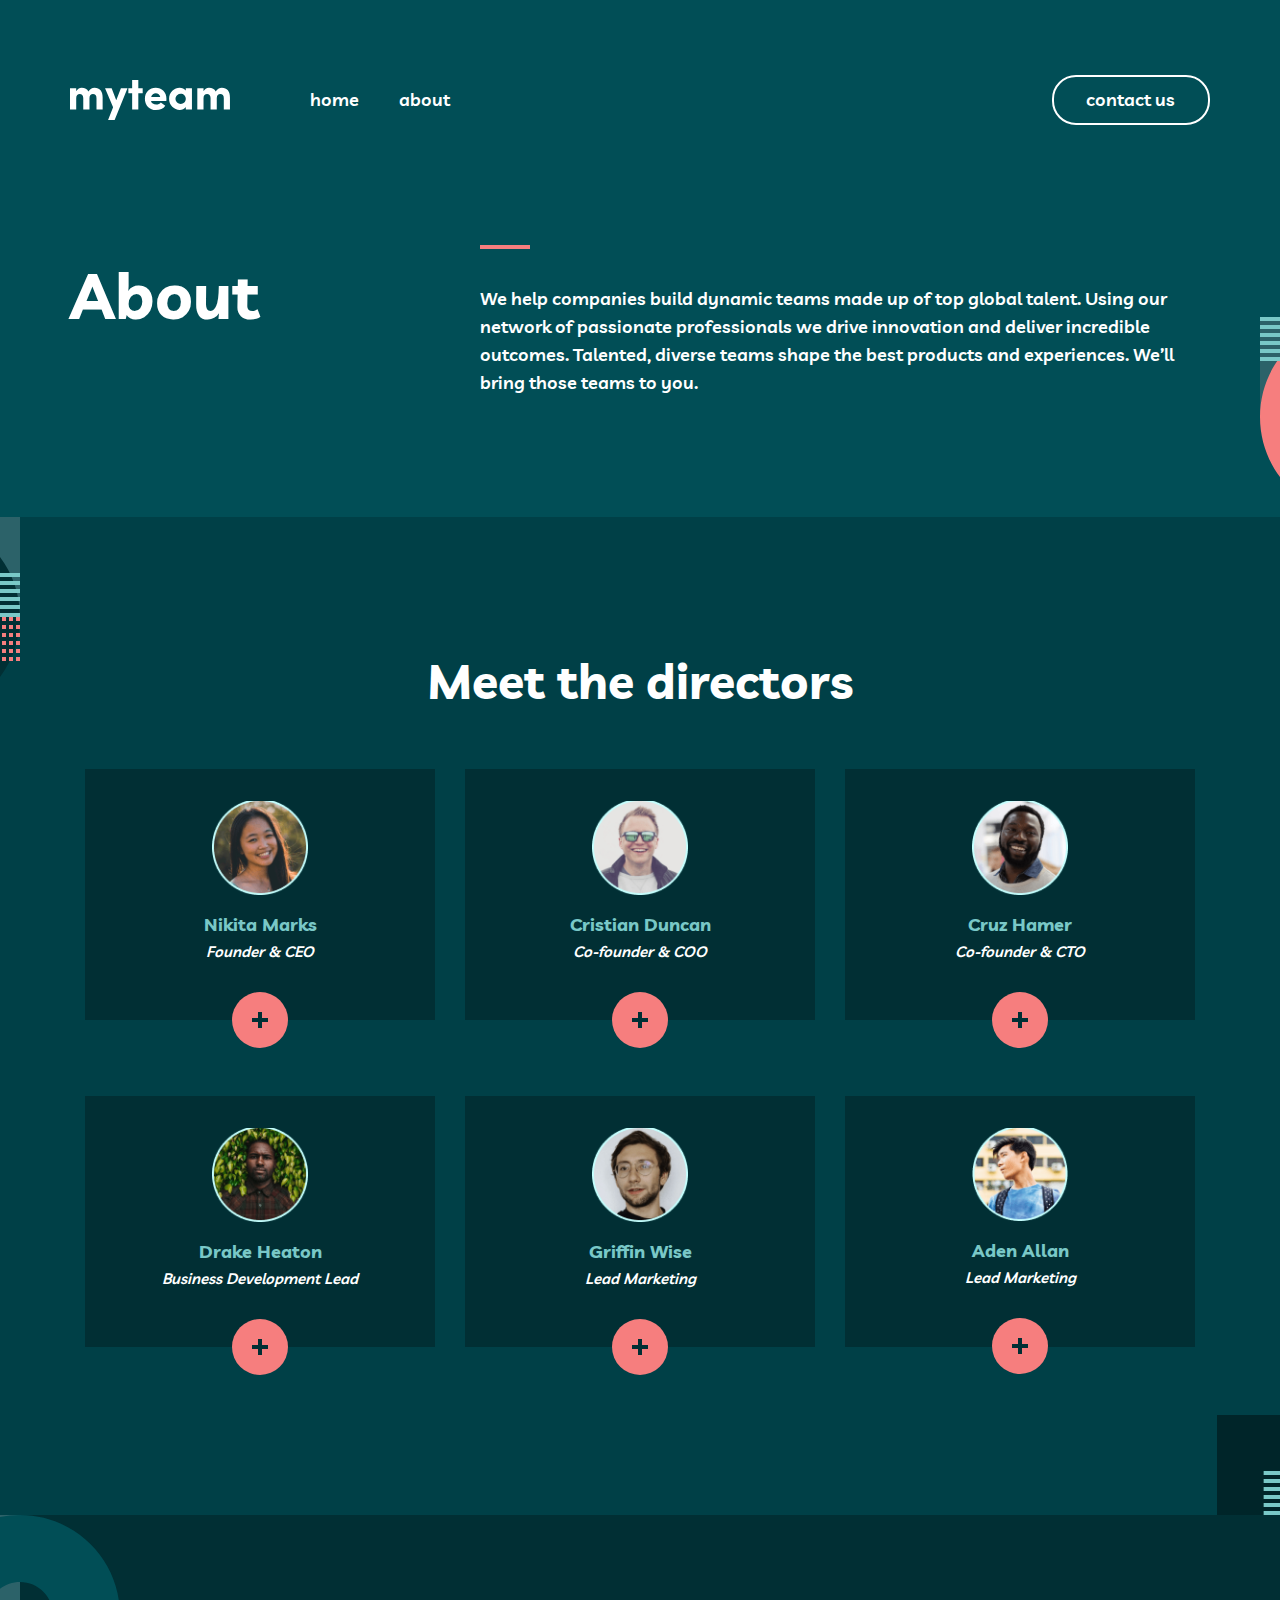
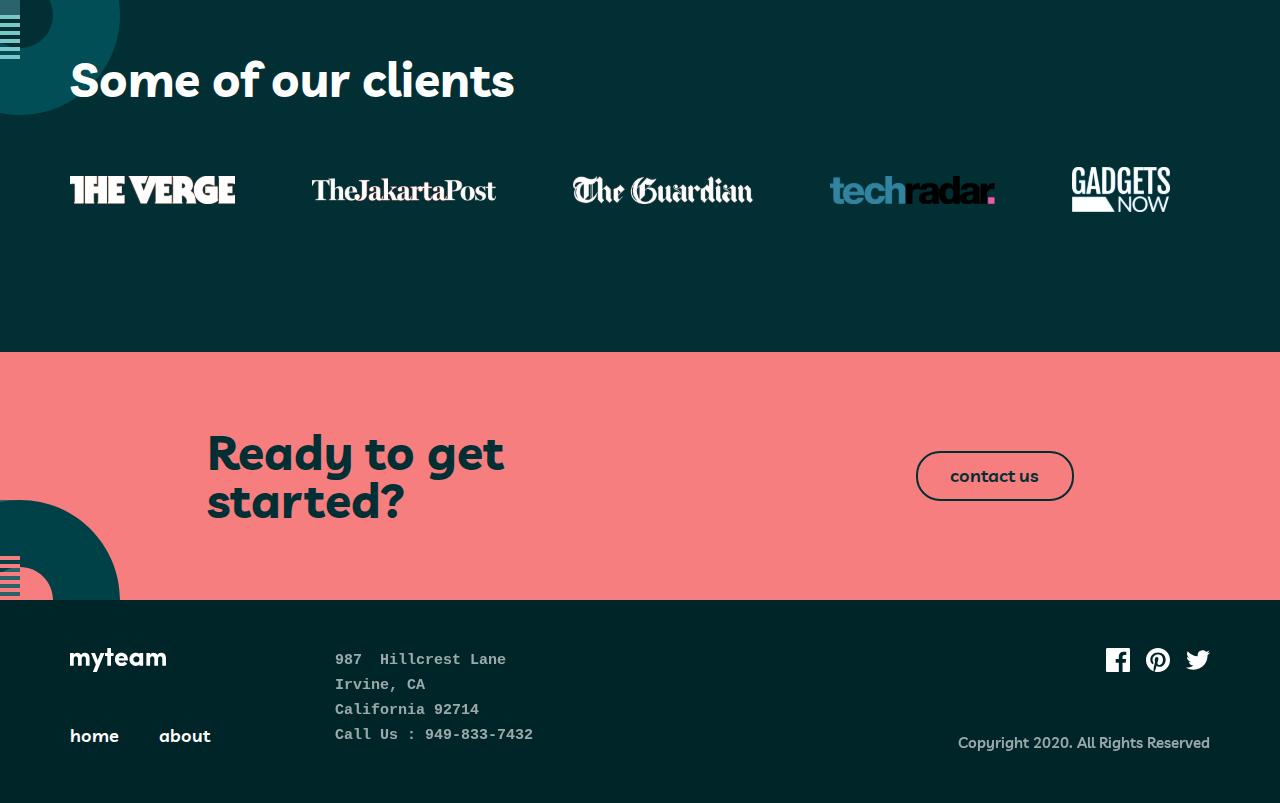
==== commit 7ee9ed2c: "aboute page finished" ====
--- a/about.html
+++ b/about.html
@@ -59,13 +59,13 @@
                             <div class="meet__social">
                                 <a href="#" class="meet__social-link">
                                     <svg width="24" height="20" viewBox="0 0 24 20" fill="none" xmlns="http://www.w3.org/2000/svg">
-                                        <path id="twitter-icon" d="M24 2.55699C23.117 2.94899 22.168 3.21299 21.172 3.33199C22.189 2.72299 22.97 1.75799 23.337 0.607986C22.386 1.17199 21.332 1.58199 20.21 1.80299C19.313 0.845986 18.032 0.247986 16.616 0.247986C13.437 0.247986 11.101 3.21399 11.819 6.29299C7.728 6.08799 4.1 4.12799 1.671 1.14899C0.381 3.36199 1.002 6.25699 3.194 7.72299C2.388 7.69699 1.628 7.47599 0.965 7.10699C0.911 9.38799 2.546 11.522 4.914 11.997C4.221 12.185 3.462 12.229 2.69 12.081C3.316 14.037 5.134 15.46 7.29 15.5C5.22 17.123 2.612 17.848 0 17.54C2.179 18.937 4.768 19.752 7.548 19.752C16.69 19.752 21.855 12.031 21.543 5.10599C22.505 4.41099 23.34 3.54399 24 2.55699Z" fill="white"/>
-                                    </svg>
-                                </a>
-                                <a href="#" class="meet__social-link">
-                                    <svg width="20" height="20" viewBox="0 0 20 20" fill="none" xmlns="http://www.w3.org/2000/svg">
-                                        <g id="linked-in-icon">
-                                            <path id="Shape" fill-rule="evenodd" clip-rule="evenodd" d="M2 0H18C19.1 0 20 0.9 20 2V18C20 19.1 19.1 20 18 20H2C0.9 20 0 19.1 0 18V2C0 0.9 0.9 0 2 0ZM6 17V8H3V17H6ZM4.5 6.3C3.5 6.3 2.7 5.5 2.7 4.5C2.7 3.5 3.5 2.7 4.5 2.7C5.5 2.7 6.3 3.5 6.3 4.5C6.3 5.5 5.5 6.3 4.5 6.3ZM14 17H17V11.3C17 9.4 15.4 7.8 13.5 7.8C12.6 7.8 11.5 8.4 11 9.2V8H8V17H11V11.7C11 10.9 11.7 10.2 12.5 10.2C13.3 10.2 14 10.9 14 11.7V17Z" fill="white"/>
+                                        <path id="twitter-icon1" d="M24 2.55699C23.117 2.94899 22.168 3.21299 21.172 3.33199C22.189 2.72299 22.97 1.75799 23.337 0.607986C22.386 1.17199 21.332 1.58199 20.21 1.80299C19.313 0.845986 18.032 0.247986 16.616 0.247986C13.437 0.247986 11.101 3.21399 11.819 6.29299C7.728 6.08799 4.1 4.12799 1.671 1.14899C0.381 3.36199 1.002 6.25699 3.194 7.72299C2.388 7.69699 1.628 7.47599 0.965 7.10699C0.911 9.38799 2.546 11.522 4.914 11.997C4.221 12.185 3.462 12.229 2.69 12.081C3.316 14.037 5.134 15.46 7.29 15.5C5.22 17.123 2.612 17.848 0 17.54C2.179 18.937 4.768 19.752 7.548 19.752C16.69 19.752 21.855 12.031 21.543 5.10599C22.505 4.41099 23.34 3.54399 24 2.55699Z" fill="white"/>
+                                    </svg>
+                                </a>
+                                <a href="#" class="meet__social-link">
+                                    <svg width="20" height="20" viewBox="0 0 20 20" fill="none" xmlns="http://www.w3.org/2000/svg">
+                                        <g id="linked-in-icon1">
+                                            <path id="Shape1" fill-rule="evenodd" clip-rule="evenodd" d="M2 0H18C19.1 0 20 0.9 20 2V18C20 19.1 19.1 20 18 20H2C0.9 20 0 19.1 0 18V2C0 0.9 0.9 0 2 0ZM6 17V8H3V17H6ZM4.5 6.3C3.5 6.3 2.7 5.5 2.7 4.5C2.7 3.5 3.5 2.7 4.5 2.7C5.5 2.7 6.3 3.5 6.3 4.5C6.3 5.5 5.5 6.3 4.5 6.3ZM14 17H17V11.3C17 9.4 15.4 7.8 13.5 7.8C12.6 7.8 11.5 8.4 11 9.2V8H8V17H11V11.7C11 10.9 11.7 10.2 12.5 10.2C13.3 10.2 14 10.9 14 11.7V17Z" fill="white"/>
                                         </g>
                                     </svg>
                                 </a>
@@ -87,13 +87,13 @@
                             <div class="meet__social">
                                 <a href="#" class="meet__social-link">
                                     <svg width="24" height="20" viewBox="0 0 24 20" fill="none" xmlns="http://www.w3.org/2000/svg">
-                                        <path id="twitter-icon" d="M24 2.55699C23.117 2.94899 22.168 3.21299 21.172 3.33199C22.189 2.72299 22.97 1.75799 23.337 0.607986C22.386 1.17199 21.332 1.58199 20.21 1.80299C19.313 0.845986 18.032 0.247986 16.616 0.247986C13.437 0.247986 11.101 3.21399 11.819 6.29299C7.728 6.08799 4.1 4.12799 1.671 1.14899C0.381 3.36199 1.002 6.25699 3.194 7.72299C2.388 7.69699 1.628 7.47599 0.965 7.10699C0.911 9.38799 2.546 11.522 4.914 11.997C4.221 12.185 3.462 12.229 2.69 12.081C3.316 14.037 5.134 15.46 7.29 15.5C5.22 17.123 2.612 17.848 0 17.54C2.179 18.937 4.768 19.752 7.548 19.752C16.69 19.752 21.855 12.031 21.543 5.10599C22.505 4.41099 23.34 3.54399 24 2.55699Z" fill="white"/>
-                                    </svg>
-                                </a>
-                                <a href="#" class="meet__social-link">
-                                    <svg width="20" height="20" viewBox="0 0 20 20" fill="none" xmlns="http://www.w3.org/2000/svg">
-                                        <g id="linked-in-icon">
-                                            <path id="Shape" fill-rule="evenodd" clip-rule="evenodd" d="M2 0H18C19.1 0 20 0.9 20 2V18C20 19.1 19.1 20 18 20H2C0.9 20 0 19.1 0 18V2C0 0.9 0.9 0 2 0ZM6 17V8H3V17H6ZM4.5 6.3C3.5 6.3 2.7 5.5 2.7 4.5C2.7 3.5 3.5 2.7 4.5 2.7C5.5 2.7 6.3 3.5 6.3 4.5C6.3 5.5 5.5 6.3 4.5 6.3ZM14 17H17V11.3C17 9.4 15.4 7.8 13.5 7.8C12.6 7.8 11.5 8.4 11 9.2V8H8V17H11V11.7C11 10.9 11.7 10.2 12.5 10.2C13.3 10.2 14 10.9 14 11.7V17Z" fill="white"/>
+                                        <path id="twitter-icon2" d="M24 2.55699C23.117 2.94899 22.168 3.21299 21.172 3.33199C22.189 2.72299 22.97 1.75799 23.337 0.607986C22.386 1.17199 21.332 1.58199 20.21 1.80299C19.313 0.845986 18.032 0.247986 16.616 0.247986C13.437 0.247986 11.101 3.21399 11.819 6.29299C7.728 6.08799 4.1 4.12799 1.671 1.14899C0.381 3.36199 1.002 6.25699 3.194 7.72299C2.388 7.69699 1.628 7.47599 0.965 7.10699C0.911 9.38799 2.546 11.522 4.914 11.997C4.221 12.185 3.462 12.229 2.69 12.081C3.316 14.037 5.134 15.46 7.29 15.5C5.22 17.123 2.612 17.848 0 17.54C2.179 18.937 4.768 19.752 7.548 19.752C16.69 19.752 21.855 12.031 21.543 5.10599C22.505 4.41099 23.34 3.54399 24 2.55699Z" fill="white"/>
+                                    </svg>
+                                </a>
+                                <a href="#" class="meet__social-link">
+                                    <svg width="20" height="20" viewBox="0 0 20 20" fill="none" xmlns="http://www.w3.org/2000/svg">
+                                        <g id="linked-in-icon2">
+                                            <path id="Shape2" fill-rule="evenodd" clip-rule="evenodd" d="M2 0H18C19.1 0 20 0.9 20 2V18C20 19.1 19.1 20 18 20H2C0.9 20 0 19.1 0 18V2C0 0.9 0.9 0 2 0ZM6 17V8H3V17H6ZM4.5 6.3C3.5 6.3 2.7 5.5 2.7 4.5C2.7 3.5 3.5 2.7 4.5 2.7C5.5 2.7 6.3 3.5 6.3 4.5C6.3 5.5 5.5 6.3 4.5 6.3ZM14 17H17V11.3C17 9.4 15.4 7.8 13.5 7.8C12.6 7.8 11.5 8.4 11 9.2V8H8V17H11V11.7C11 10.9 11.7 10.2 12.5 10.2C13.3 10.2 14 10.9 14 11.7V17Z" fill="white"/>
                                         </g>
                                     </svg>
                                 </a>
@@ -115,13 +115,13 @@
                             <div class="meet__social">
                                 <a href="#" class="meet__social-link">
                                     <svg width="24" height="20" viewBox="0 0 24 20" fill="none" xmlns="http://www.w3.org/2000/svg">
-                                        <path id="twitter-icon" d="M24 2.55699C23.117 2.94899 22.168 3.21299 21.172 3.33199C22.189 2.72299 22.97 1.75799 23.337 0.607986C22.386 1.17199 21.332 1.58199 20.21 1.80299C19.313 0.845986 18.032 0.247986 16.616 0.247986C13.437 0.247986 11.101 3.21399 11.819 6.29299C7.728 6.08799 4.1 4.12799 1.671 1.14899C0.381 3.36199 1.002 6.25699 3.194 7.72299C2.388 7.69699 1.628 7.47599 0.965 7.10699C0.911 9.38799 2.546 11.522 4.914 11.997C4.221 12.185 3.462 12.229 2.69 12.081C3.316 14.037 5.134 15.46 7.29 15.5C5.22 17.123 2.612 17.848 0 17.54C2.179 18.937 4.768 19.752 7.548 19.752C16.69 19.752 21.855 12.031 21.543 5.10599C22.505 4.41099 23.34 3.54399 24 2.55699Z" fill="white"/>
-                                    </svg>
-                                </a>
-                                <a href="#" class="meet__social-link">
-                                    <svg width="20" height="20" viewBox="0 0 20 20" fill="none" xmlns="http://www.w3.org/2000/svg">
-                                        <g id="linked-in-icon">
-                                            <path id="Shape" fill-rule="evenodd" clip-rule="evenodd" d="M2 0H18C19.1 0 20 0.9 20 2V18C20 19.1 19.1 20 18 20H2C0.9 20 0 19.1 0 18V2C0 0.9 0.9 0 2 0ZM6 17V8H3V17H6ZM4.5 6.3C3.5 6.3 2.7 5.5 2.7 4.5C2.7 3.5 3.5 2.7 4.5 2.7C5.5 2.7 6.3 3.5 6.3 4.5C6.3 5.5 5.5 6.3 4.5 6.3ZM14 17H17V11.3C17 9.4 15.4 7.8 13.5 7.8C12.6 7.8 11.5 8.4 11 9.2V8H8V17H11V11.7C11 10.9 11.7 10.2 12.5 10.2C13.3 10.2 14 10.9 14 11.7V17Z" fill="white"/>
+                                        <path id="twitter-icon3" d="M24 2.55699C23.117 2.94899 22.168 3.21299 21.172 3.33199C22.189 2.72299 22.97 1.75799 23.337 0.607986C22.386 1.17199 21.332 1.58199 20.21 1.80299C19.313 0.845986 18.032 0.247986 16.616 0.247986C13.437 0.247986 11.101 3.21399 11.819 6.29299C7.728 6.08799 4.1 4.12799 1.671 1.14899C0.381 3.36199 1.002 6.25699 3.194 7.72299C2.388 7.69699 1.628 7.47599 0.965 7.10699C0.911 9.38799 2.546 11.522 4.914 11.997C4.221 12.185 3.462 12.229 2.69 12.081C3.316 14.037 5.134 15.46 7.29 15.5C5.22 17.123 2.612 17.848 0 17.54C2.179 18.937 4.768 19.752 7.548 19.752C16.69 19.752 21.855 12.031 21.543 5.10599C22.505 4.41099 23.34 3.54399 24 2.55699Z" fill="white"/>
+                                    </svg>
+                                </a>
+                                <a href="#" class="meet__social-link">
+                                    <svg width="20" height="20" viewBox="0 0 20 20" fill="none" xmlns="http://www.w3.org/2000/svg">
+                                        <g id="linked-in-icon3">
+                                            <path id="Shape3" fill-rule="evenodd" clip-rule="evenodd" d="M2 0H18C19.1 0 20 0.9 20 2V18C20 19.1 19.1 20 18 20H2C0.9 20 0 19.1 0 18V2C0 0.9 0.9 0 2 0ZM6 17V8H3V17H6ZM4.5 6.3C3.5 6.3 2.7 5.5 2.7 4.5C2.7 3.5 3.5 2.7 4.5 2.7C5.5 2.7 6.3 3.5 6.3 4.5C6.3 5.5 5.5 6.3 4.5 6.3ZM14 17H17V11.3C17 9.4 15.4 7.8 13.5 7.8C12.6 7.8 11.5 8.4 11 9.2V8H8V17H11V11.7C11 10.9 11.7 10.2 12.5 10.2C13.3 10.2 14 10.9 14 11.7V17Z" fill="white"/>
                                         </g>
                                     </svg>
                                 </a>
@@ -143,13 +143,13 @@
                             <div class="meet__social">
                                 <a href="#" class="meet__social-link">
                                     <svg width="24" height="20" viewBox="0 0 24 20" fill="none" xmlns="http://www.w3.org/2000/svg">
-                                        <path id="twitter-icon" d="M24 2.55699C23.117 2.94899 22.168 3.21299 21.172 3.33199C22.189 2.72299 22.97 1.75799 23.337 0.607986C22.386 1.17199 21.332 1.58199 20.21 1.80299C19.313 0.845986 18.032 0.247986 16.616 0.247986C13.437 0.247986 11.101 3.21399 11.819 6.29299C7.728 6.08799 4.1 4.12799 1.671 1.14899C0.381 3.36199 1.002 6.25699 3.194 7.72299C2.388 7.69699 1.628 7.47599 0.965 7.10699C0.911 9.38799 2.546 11.522 4.914 11.997C4.221 12.185 3.462 12.229 2.69 12.081C3.316 14.037 5.134 15.46 7.29 15.5C5.22 17.123 2.612 17.848 0 17.54C2.179 18.937 4.768 19.752 7.548 19.752C16.69 19.752 21.855 12.031 21.543 5.10599C22.505 4.41099 23.34 3.54399 24 2.55699Z" fill="white"/>
-                                    </svg>
-                                </a>
-                                <a href="#" class="meet__social-link">
-                                    <svg width="20" height="20" viewBox="0 0 20 20" fill="none" xmlns="http://www.w3.org/2000/svg">
-                                        <g id="linked-in-icon">
-                                            <path id="Shape" fill-rule="evenodd" clip-rule="evenodd" d="M2 0H18C19.1 0 20 0.9 20 2V18C20 19.1 19.1 20 18 20H2C0.9 20 0 19.1 0 18V2C0 0.9 0.9 0 2 0ZM6 17V8H3V17H6ZM4.5 6.3C3.5 6.3 2.7 5.5 2.7 4.5C2.7 3.5 3.5 2.7 4.5 2.7C5.5 2.7 6.3 3.5 6.3 4.5C6.3 5.5 5.5 6.3 4.5 6.3ZM14 17H17V11.3C17 9.4 15.4 7.8 13.5 7.8C12.6 7.8 11.5 8.4 11 9.2V8H8V17H11V11.7C11 10.9 11.7 10.2 12.5 10.2C13.3 10.2 14 10.9 14 11.7V17Z" fill="white"/>
+                                        <path id="twitter-icon4" d="M24 2.55699C23.117 2.94899 22.168 3.21299 21.172 3.33199C22.189 2.72299 22.97 1.75799 23.337 0.607986C22.386 1.17199 21.332 1.58199 20.21 1.80299C19.313 0.845986 18.032 0.247986 16.616 0.247986C13.437 0.247986 11.101 3.21399 11.819 6.29299C7.728 6.08799 4.1 4.12799 1.671 1.14899C0.381 3.36199 1.002 6.25699 3.194 7.72299C2.388 7.69699 1.628 7.47599 0.965 7.10699C0.911 9.38799 2.546 11.522 4.914 11.997C4.221 12.185 3.462 12.229 2.69 12.081C3.316 14.037 5.134 15.46 7.29 15.5C5.22 17.123 2.612 17.848 0 17.54C2.179 18.937 4.768 19.752 7.548 19.752C16.69 19.752 21.855 12.031 21.543 5.10599C22.505 4.41099 23.34 3.54399 24 2.55699Z" fill="white"/>
+                                    </svg>
+                                </a>
+                                <a href="#" class="meet__social-link">
+                                    <svg width="20" height="20" viewBox="0 0 20 20" fill="none" xmlns="http://www.w3.org/2000/svg">
+                                        <g id="linked-in-icon4">
+                                            <path id="Shape4" fill-rule="evenodd" clip-rule="evenodd" d="M2 0H18C19.1 0 20 0.9 20 2V18C20 19.1 19.1 20 18 20H2C0.9 20 0 19.1 0 18V2C0 0.9 0.9 0 2 0ZM6 17V8H3V17H6ZM4.5 6.3C3.5 6.3 2.7 5.5 2.7 4.5C2.7 3.5 3.5 2.7 4.5 2.7C5.5 2.7 6.3 3.5 6.3 4.5C6.3 5.5 5.5 6.3 4.5 6.3ZM14 17H17V11.3C17 9.4 15.4 7.8 13.5 7.8C12.6 7.8 11.5 8.4 11 9.2V8H8V17H11V11.7C11 10.9 11.7 10.2 12.5 10.2C13.3 10.2 14 10.9 14 11.7V17Z" fill="white"/>
                                         </g>
                                     </svg>
                                 </a>
@@ -171,13 +171,13 @@
                             <div class="meet__social">
                                 <a href="#" class="meet__social-link">
                                     <svg width="24" height="20" viewBox="0 0 24 20" fill="none" xmlns="http://www.w3.org/2000/svg">
-                                        <path id="twitter-icon" d="M24 2.55699C23.117 2.94899 22.168 3.21299 21.172 3.33199C22.189 2.72299 22.97 1.75799 23.337 0.607986C22.386 1.17199 21.332 1.58199 20.21 1.80299C19.313 0.845986 18.032 0.247986 16.616 0.247986C13.437 0.247986 11.101 3.21399 11.819 6.29299C7.728 6.08799 4.1 4.12799 1.671 1.14899C0.381 3.36199 1.002 6.25699 3.194 7.72299C2.388 7.69699 1.628 7.47599 0.965 7.10699C0.911 9.38799 2.546 11.522 4.914 11.997C4.221 12.185 3.462 12.229 2.69 12.081C3.316 14.037 5.134 15.46 7.29 15.5C5.22 17.123 2.612 17.848 0 17.54C2.179 18.937 4.768 19.752 7.548 19.752C16.69 19.752 21.855 12.031 21.543 5.10599C22.505 4.41099 23.34 3.54399 24 2.55699Z" fill="white"/>
-                                    </svg>
-                                </a>
-                                <a href="#" class="meet__social-link">
-                                    <svg width="20" height="20" viewBox="0 0 20 20" fill="none" xmlns="http://www.w3.org/2000/svg">
-                                        <g id="linked-in-icon">
-                                            <path id="Shape" fill-rule="evenodd" clip-rule="evenodd" d="M2 0H18C19.1 0 20 0.9 20 2V18C20 19.1 19.1 20 18 20H2C0.9 20 0 19.1 0 18V2C0 0.9 0.9 0 2 0ZM6 17V8H3V17H6ZM4.5 6.3C3.5 6.3 2.7 5.5 2.7 4.5C2.7 3.5 3.5 2.7 4.5 2.7C5.5 2.7 6.3 3.5 6.3 4.5C6.3 5.5 5.5 6.3 4.5 6.3ZM14 17H17V11.3C17 9.4 15.4 7.8 13.5 7.8C12.6 7.8 11.5 8.4 11 9.2V8H8V17H11V11.7C11 10.9 11.7 10.2 12.5 10.2C13.3 10.2 14 10.9 14 11.7V17Z" fill="white"/>
+                                        <path id="twitter-icon5" d="M24 2.55699C23.117 2.94899 22.168 3.21299 21.172 3.33199C22.189 2.72299 22.97 1.75799 23.337 0.607986C22.386 1.17199 21.332 1.58199 20.21 1.80299C19.313 0.845986 18.032 0.247986 16.616 0.247986C13.437 0.247986 11.101 3.21399 11.819 6.29299C7.728 6.08799 4.1 4.12799 1.671 1.14899C0.381 3.36199 1.002 6.25699 3.194 7.72299C2.388 7.69699 1.628 7.47599 0.965 7.10699C0.911 9.38799 2.546 11.522 4.914 11.997C4.221 12.185 3.462 12.229 2.69 12.081C3.316 14.037 5.134 15.46 7.29 15.5C5.22 17.123 2.612 17.848 0 17.54C2.179 18.937 4.768 19.752 7.548 19.752C16.69 19.752 21.855 12.031 21.543 5.10599C22.505 4.41099 23.34 3.54399 24 2.55699Z" fill="white"/>
+                                    </svg>
+                                </a>
+                                <a href="#" class="meet__social-link">
+                                    <svg width="20" height="20" viewBox="0 0 20 20" fill="none" xmlns="http://www.w3.org/2000/svg">
+                                        <g id="linked-in-icon5">
+                                            <path id="Shape5" fill-rule="evenodd" clip-rule="evenodd" d="M2 0H18C19.1 0 20 0.9 20 2V18C20 19.1 19.1 20 18 20H2C0.9 20 0 19.1 0 18V2C0 0.9 0.9 0 2 0ZM6 17V8H3V17H6ZM4.5 6.3C3.5 6.3 2.7 5.5 2.7 4.5C2.7 3.5 3.5 2.7 4.5 2.7C5.5 2.7 6.3 3.5 6.3 4.5C6.3 5.5 5.5 6.3 4.5 6.3ZM14 17H17V11.3C17 9.4 15.4 7.8 13.5 7.8C12.6 7.8 11.5 8.4 11 9.2V8H8V17H11V11.7C11 10.9 11.7 10.2 12.5 10.2C13.3 10.2 14 10.9 14 11.7V17Z" fill="white"/>
                                         </g>
                                     </svg>
                                 </a>
@@ -199,13 +199,13 @@
                             <div class="meet__social">
                                 <a href="#" class="meet__social-link">
                                     <svg width="24" height="20" viewBox="0 0 24 20" fill="none" xmlns="http://www.w3.org/2000/svg">
-                                        <path id="twitter-icon" d="M24 2.55699C23.117 2.94899 22.168 3.21299 21.172 3.33199C22.189 2.72299 22.97 1.75799 23.337 0.607986C22.386 1.17199 21.332 1.58199 20.21 1.80299C19.313 0.845986 18.032 0.247986 16.616 0.247986C13.437 0.247986 11.101 3.21399 11.819 6.29299C7.728 6.08799 4.1 4.12799 1.671 1.14899C0.381 3.36199 1.002 6.25699 3.194 7.72299C2.388 7.69699 1.628 7.47599 0.965 7.10699C0.911 9.38799 2.546 11.522 4.914 11.997C4.221 12.185 3.462 12.229 2.69 12.081C3.316 14.037 5.134 15.46 7.29 15.5C5.22 17.123 2.612 17.848 0 17.54C2.179 18.937 4.768 19.752 7.548 19.752C16.69 19.752 21.855 12.031 21.543 5.10599C22.505 4.41099 23.34 3.54399 24 2.55699Z" fill="white"/>
-                                    </svg>
-                                </a>
-                                <a href="#" class="meet__social-link">
-                                    <svg width="20" height="20" viewBox="0 0 20 20" fill="none" xmlns="http://www.w3.org/2000/svg">
-                                        <g id="linked-in-icon">
-                                            <path id="Shape" fill-rule="evenodd" clip-rule="evenodd" d="M2 0H18C19.1 0 20 0.9 20 2V18C20 19.1 19.1 20 18 20H2C0.9 20 0 19.1 0 18V2C0 0.9 0.9 0 2 0ZM6 17V8H3V17H6ZM4.5 6.3C3.5 6.3 2.7 5.5 2.7 4.5C2.7 3.5 3.5 2.7 4.5 2.7C5.5 2.7 6.3 3.5 6.3 4.5C6.3 5.5 5.5 6.3 4.5 6.3ZM14 17H17V11.3C17 9.4 15.4 7.8 13.5 7.8C12.6 7.8 11.5 8.4 11 9.2V8H8V17H11V11.7C11 10.9 11.7 10.2 12.5 10.2C13.3 10.2 14 10.9 14 11.7V17Z" fill="white"/>
+                                        <path id="twitter-icon6" d="M24 2.55699C23.117 2.94899 22.168 3.21299 21.172 3.33199C22.189 2.72299 22.97 1.75799 23.337 0.607986C22.386 1.17199 21.332 1.58199 20.21 1.80299C19.313 0.845986 18.032 0.247986 16.616 0.247986C13.437 0.247986 11.101 3.21399 11.819 6.29299C7.728 6.08799 4.1 4.12799 1.671 1.14899C0.381 3.36199 1.002 6.25699 3.194 7.72299C2.388 7.69699 1.628 7.47599 0.965 7.10699C0.911 9.38799 2.546 11.522 4.914 11.997C4.221 12.185 3.462 12.229 2.69 12.081C3.316 14.037 5.134 15.46 7.29 15.5C5.22 17.123 2.612 17.848 0 17.54C2.179 18.937 4.768 19.752 7.548 19.752C16.69 19.752 21.855 12.031 21.543 5.10599C22.505 4.41099 23.34 3.54399 24 2.55699Z" fill="white"/>
+                                    </svg>
+                                </a>
+                                <a href="#" class="meet__social-link">
+                                    <svg width="20" height="20" viewBox="0 0 20 20" fill="none" xmlns="http://www.w3.org/2000/svg">
+                                        <g id="linked-in-icon6">
+                                            <path id="Shape6" fill-rule="evenodd" clip-rule="evenodd" d="M2 0H18C19.1 0 20 0.9 20 2V18C20 19.1 19.1 20 18 20H2C0.9 20 0 19.1 0 18V2C0 0.9 0.9 0 2 0ZM6 17V8H3V17H6ZM4.5 6.3C3.5 6.3 2.7 5.5 2.7 4.5C2.7 3.5 3.5 2.7 4.5 2.7C5.5 2.7 6.3 3.5 6.3 4.5C6.3 5.5 5.5 6.3 4.5 6.3ZM14 17H17V11.3C17 9.4 15.4 7.8 13.5 7.8C12.6 7.8 11.5 8.4 11 9.2V8H8V17H11V11.7C11 10.9 11.7 10.2 12.5 10.2C13.3 10.2 14 10.9 14 11.7V17Z" fill="white"/>
                                         </g>
                                     </svg>
                                 </a>
@@ -217,6 +217,41 @@
             </div>
         </section>
         
+        <section class="clients">
+            <div class="container clients__container">
+                <h2 class="clients__title">
+                    Some of our clients
+                </h2>
+                <ul class="clients__list">
+                    <li class="clients__item">
+                        <a class="clients__link" href="#">
+                            <img class="clients__img" src="images/clients-img1.svg" alt="clients img" width="165" height="28">
+                        </a>
+                    </li>
+                    <li class="clients__item">
+                        <a class="clients__link" href="#">
+                            <img class="clients__img" src="images/clients-img2.svg" alt="clients img" width="184" height="23">
+                        </a>
+                    </li>
+                    <li class="clients__item">
+                        <a class="clients__link" href="#">
+                            <img class="clients__img" src="images/clients-img3.svg" alt="clients img" width="180" height="28">
+                        </a>
+                    </li>
+                    <li class="clients__item">
+                        <a class="clients__link" href="#">
+                            <img class="clients__img" src="images/clients-img4.svg" alt="clients img" width="165" height="28">
+                        </a>
+                    </li>
+                    <li class="clients__item">
+                        <a class="clients__link" href="#">
+                            <img class="clients__img" src="images/clients-img5.svg" alt="clients img" width="98" height="45">
+                        </a>
+                    </li>
+                </ul>
+            </div>
+        </section>
+
         <section class="ready">
             <div class="container ready__container">
                  <h2 class="ready__title">
--- a/css/main.css
+++ b/css/main.css
@@ -1253,6 +1253,107 @@
   }
 }
 
+.clients {
+  background-color: #012F34;
+  background-image: url(../../images/clients-bg.svg);
+  background-size: 200px 200px;
+  background-repeat: no-repeat;
+  background-position: calc(50% - 620px) 0;
+}
+
+.clients__container {
+  padding-top: 140px;
+  padding-bottom: 140px;
+}
+
+.clients__title {
+  margin: 0;
+  padding: 0;
+  font-weight: bold;
+  font-size: 48px;
+  line-height: 48px;
+  margin-left: auto;
+  margin-right: auto;
+  margin-bottom: 64px;
+}
+
+.clients__list {
+  display: -webkit-box;
+  display: -ms-flexbox;
+  display: flex;
+  -webkit-box-pack: justify;
+      -ms-flex-pack: justify;
+          justify-content: space-between;
+  margin: 0;
+  padding: 0;
+  list-style-type: none;
+  -webkit-box-align: center;
+      -ms-flex-align: center;
+          align-items: center;
+}
+
+.clients__item {
+  margin-right: 40px;
+}
+
+.clients__link {
+  display: block;
+}
+
+.clients__img {
+  display: block;
+  background-color: transparent;
+  color: #ffffff;
+}
+
+@media only screen and (max-width: 1260px) {
+  .clients {
+    background-position: 0 0;
+  }
+}
+
+@media only screen and (max-width: 766px) {
+  .clients {
+    background-position: -100px 0;
+  }
+  .clients__container {
+    padding-top: 100px;
+    padding-bottom: 100px;
+  }
+  .clients__title {
+    font-size: 32px;
+    line-height: 32px;
+  }
+  .clients__list {
+    -ms-flex-wrap: wrap;
+        flex-wrap: wrap;
+    -webkit-box-pack: center;
+        -ms-flex-pack: center;
+            justify-content: center;
+  }
+  .clients__item {
+    margin-bottom: 30px;
+  }
+}
+
+@media only screen and (max-width: 375px) {
+  .clients {
+    background-position: -100x -100px;
+  }
+  .clients__container {
+    padding-top: 88px;
+    padding-bottom: 88px;
+  }
+  .clients__list {
+    -webkit-box-align: center;
+        -ms-flex-align: center;
+            align-items: center;
+  }
+  .clients__item {
+    margin-right: 0;
+  }
+}
+
 .site-footer {
   background-color: #002529;
 }
